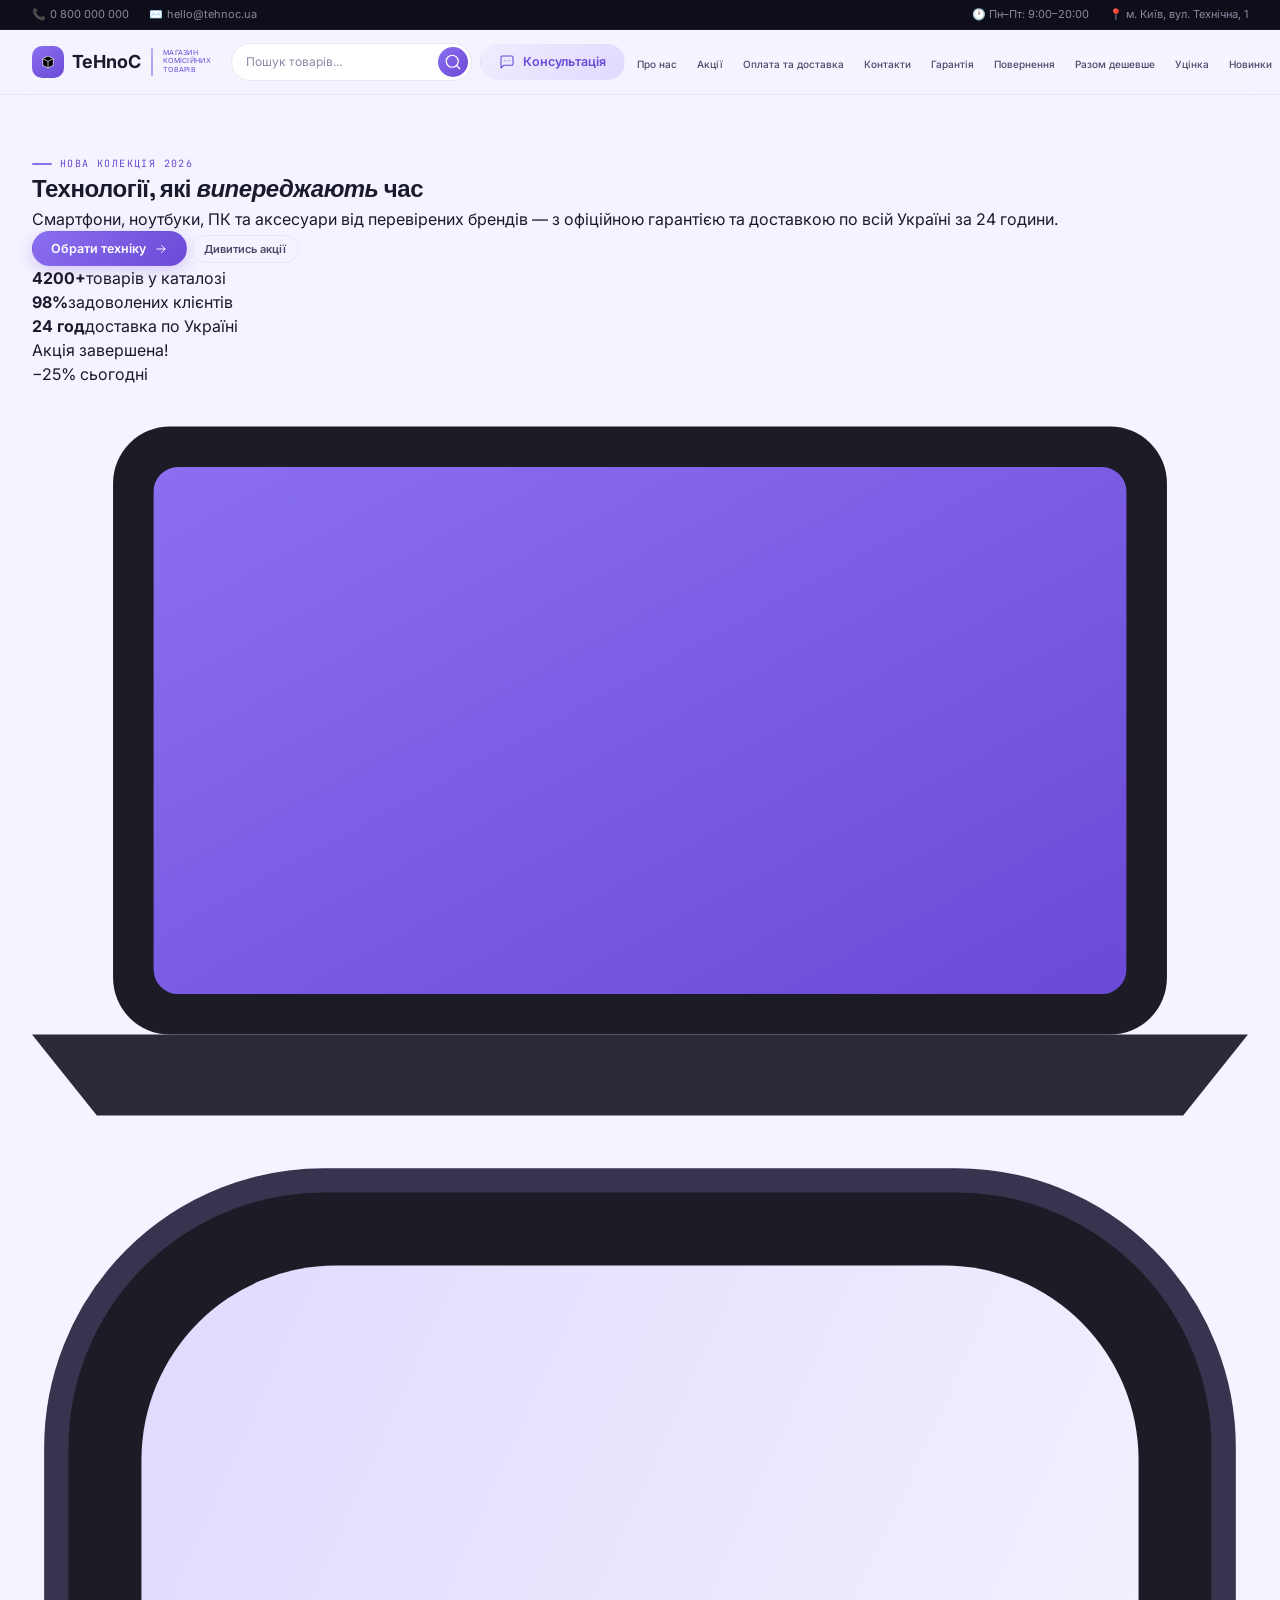
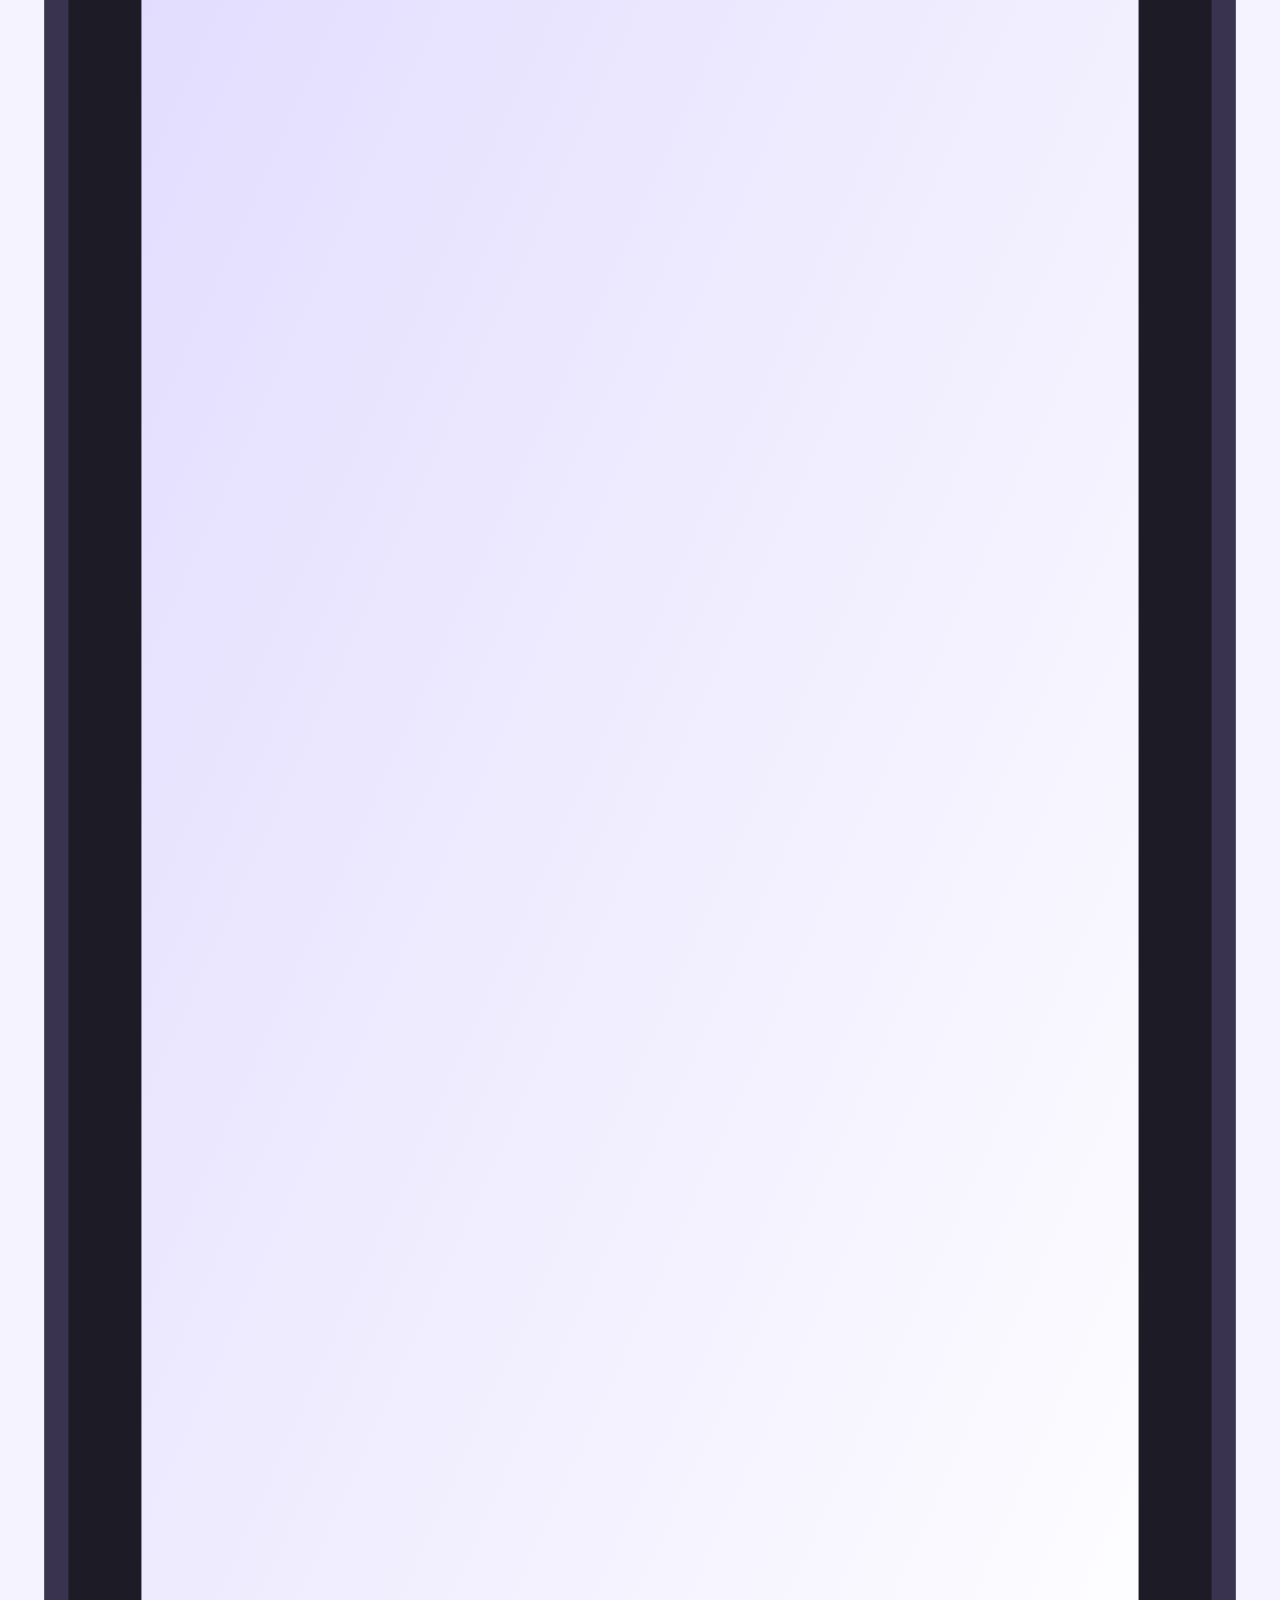
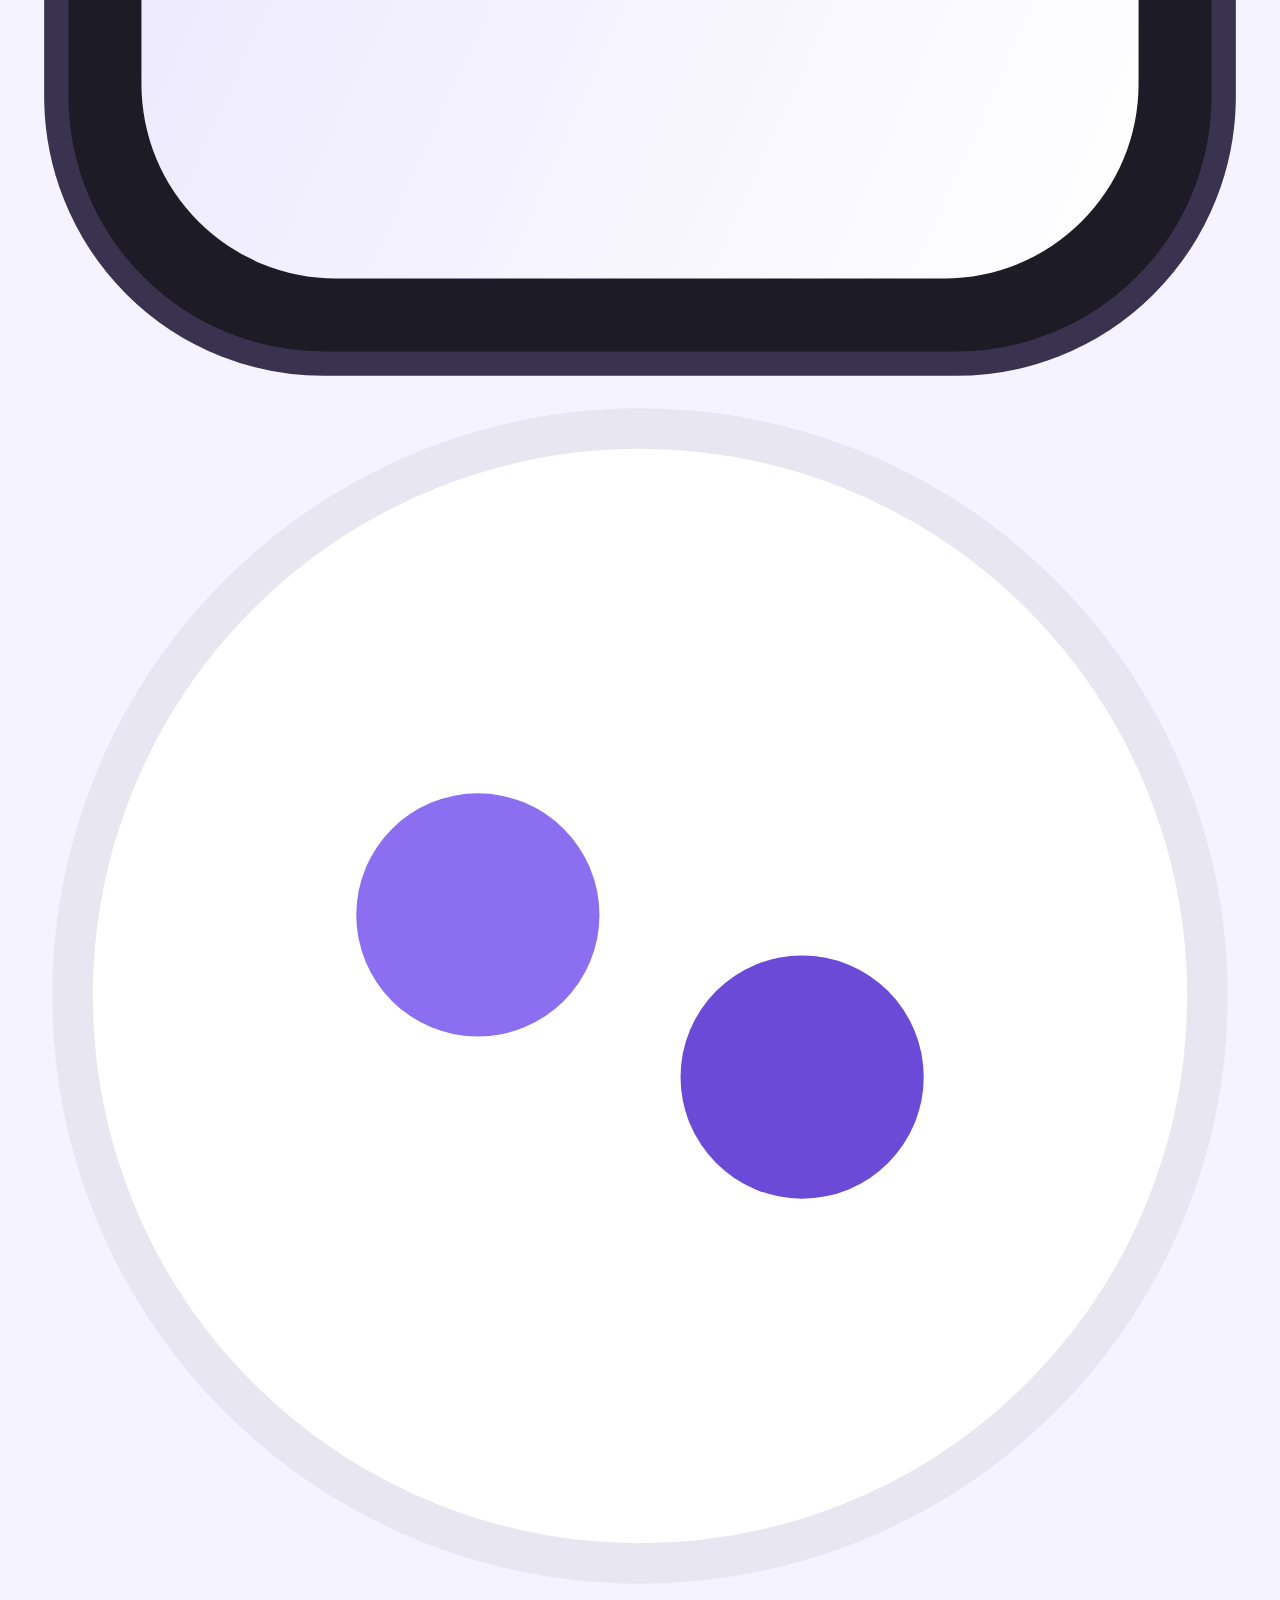
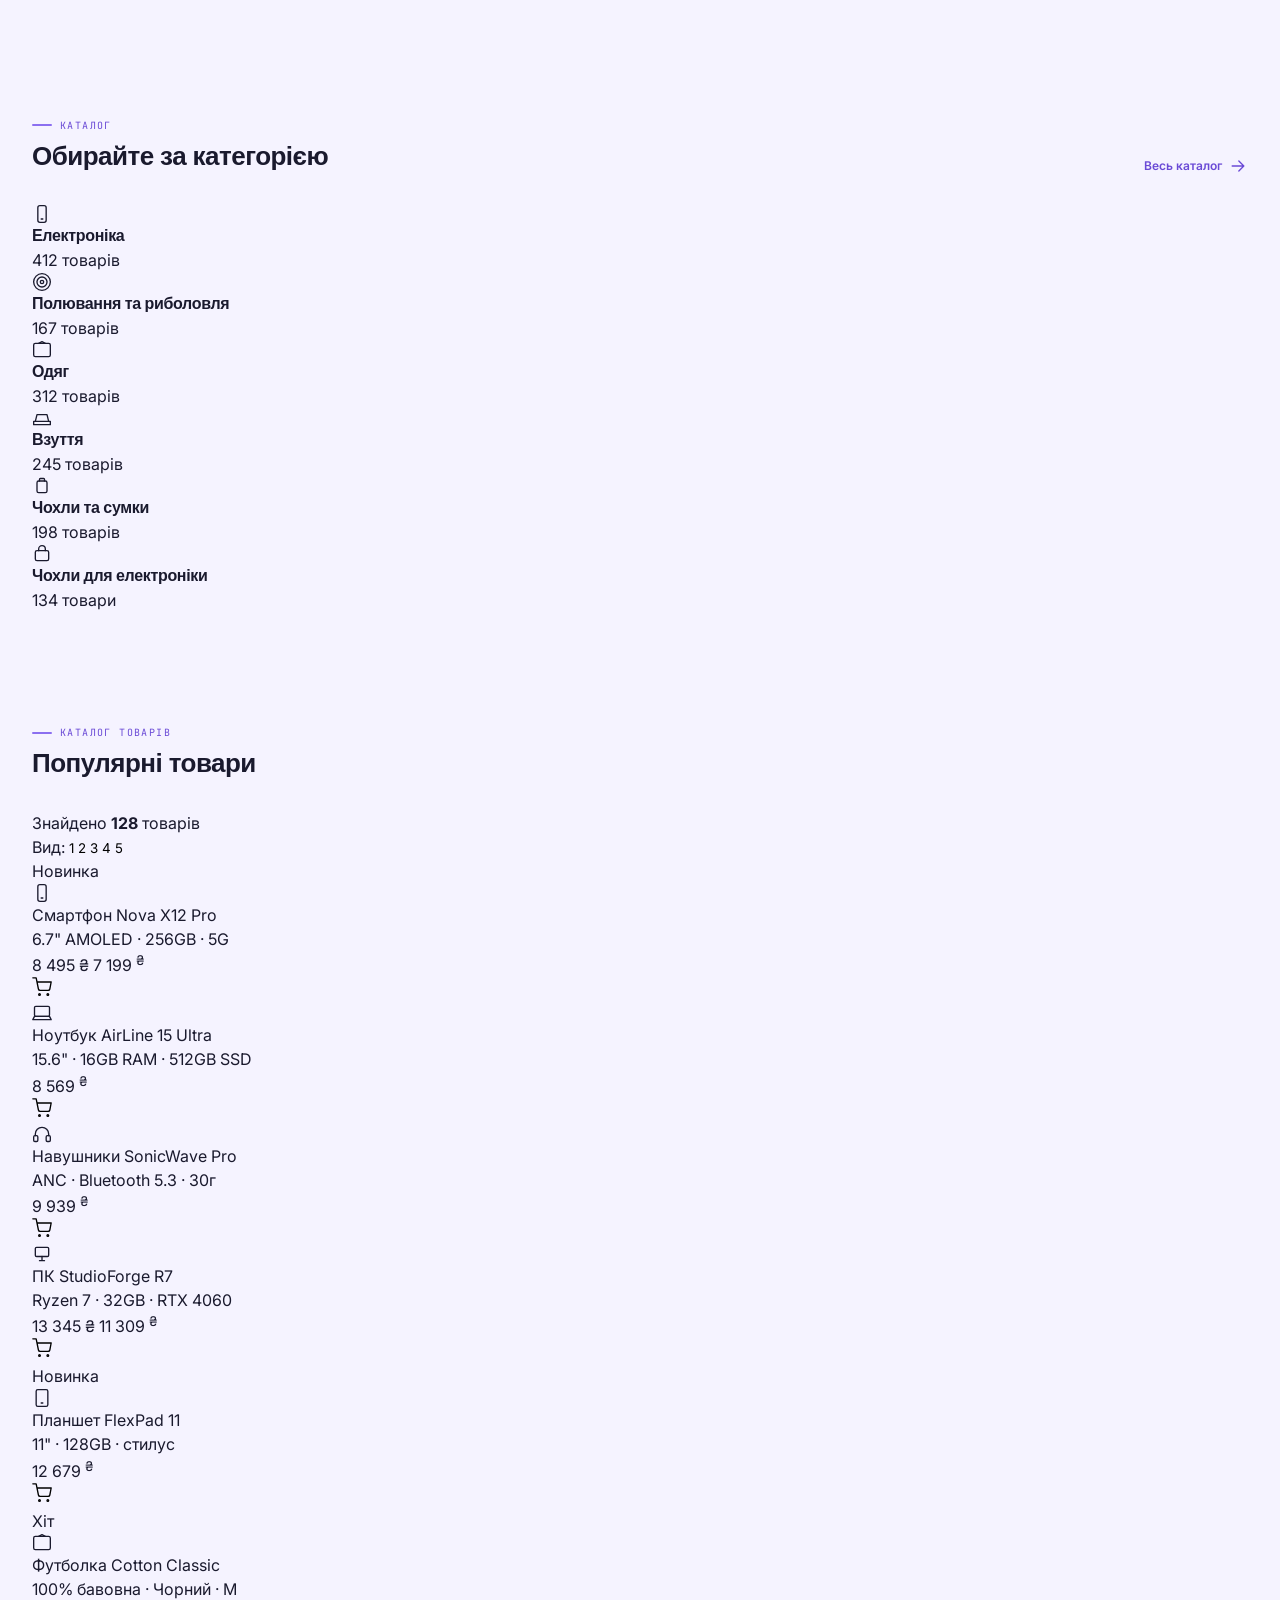
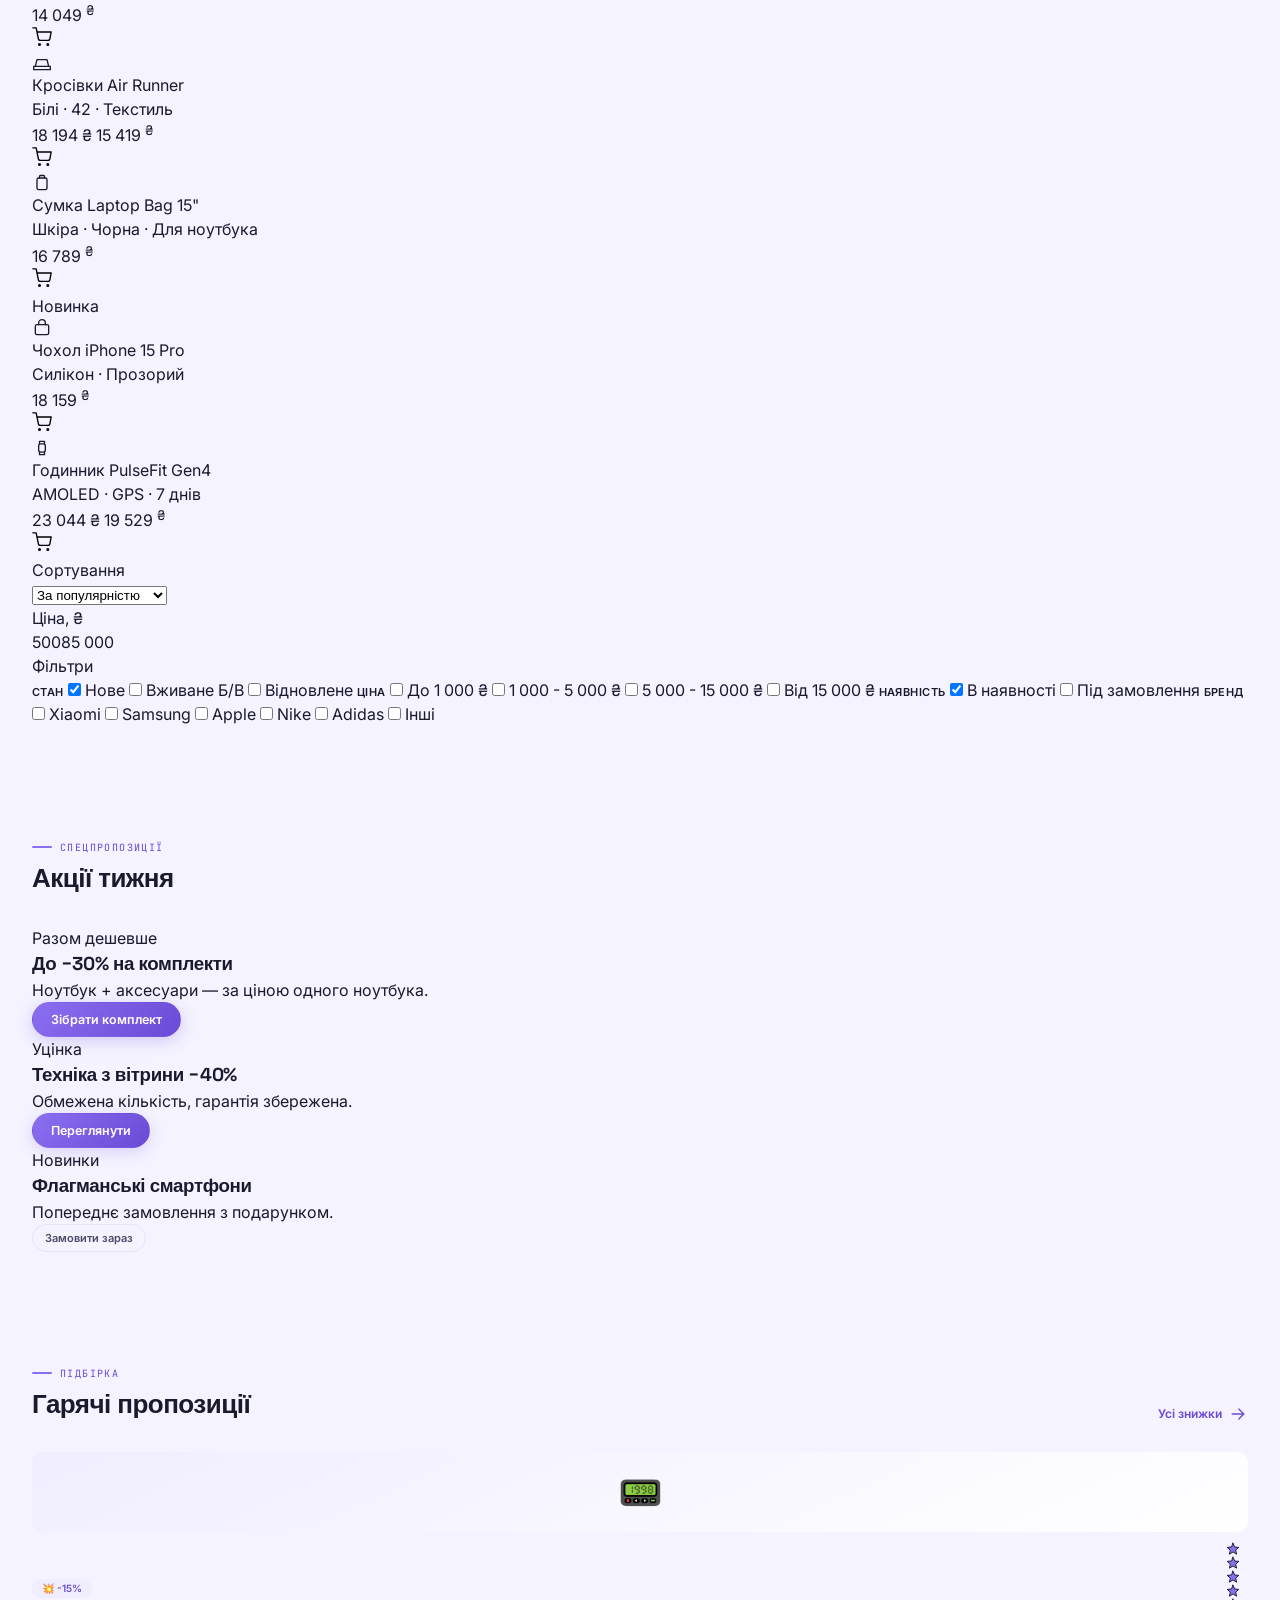
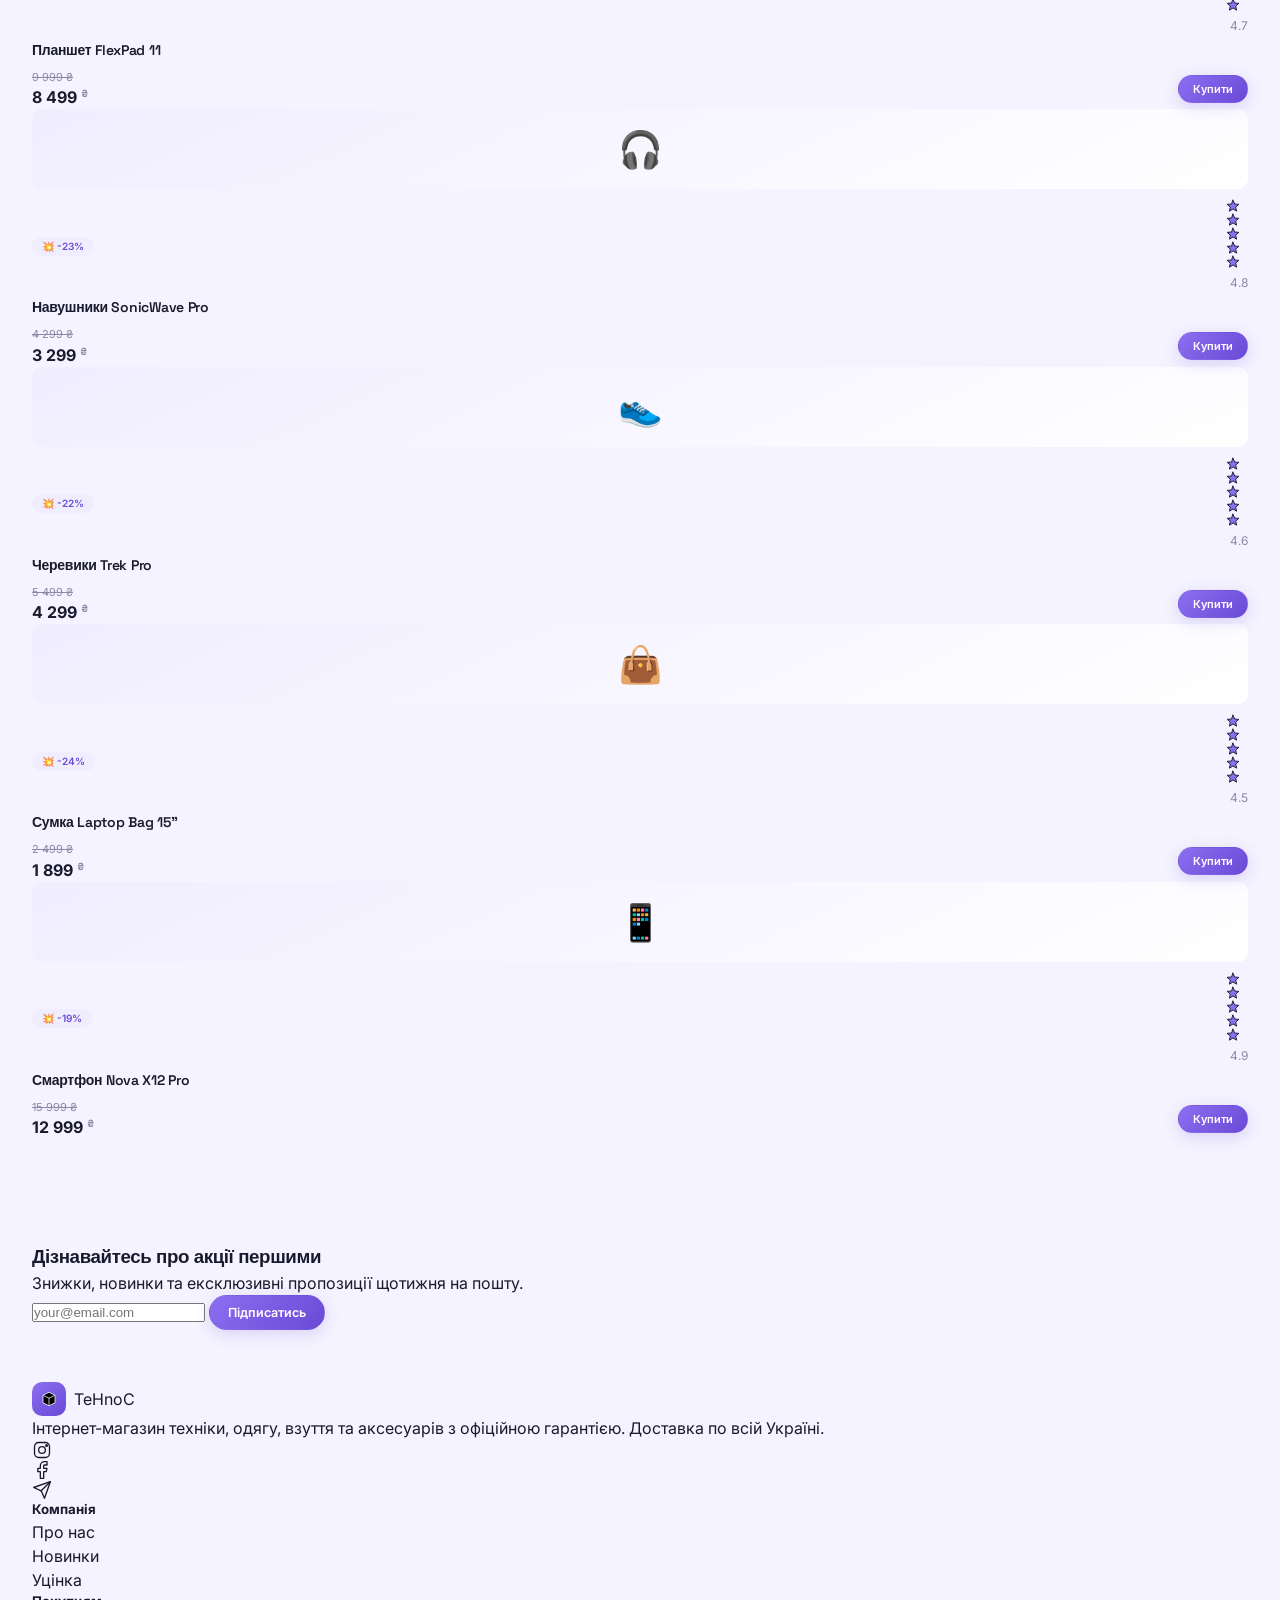
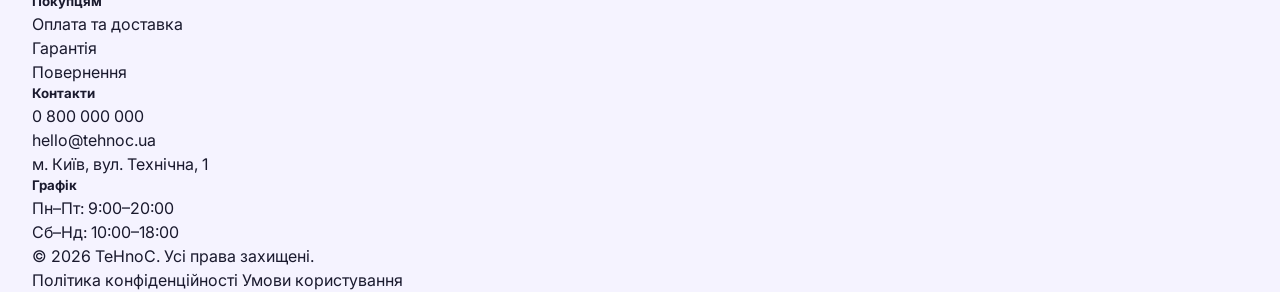
==== index.html @ 453d641a "Перший коміт: всі файли сайту" ====
<!DOCTYPE html>
<html lang="uk">
<head>
  <meta charset="UTF-8" />
  <meta name="viewport" content="width=device-width, initial-scale=1.0" />
  <title>TeHnoC — техніка, яка випереджає час</title>
  <link rel="preconnect" href="https://fonts.googleapis.com" />
  <link href="https://fonts.googleapis.com/css2?family=Space+Grotesk:wght@400;500;600;700&family=Inter:wght@400;500;600;700&family=JetBrains+Mono:wght@400;500&display=swap" rel="stylesheet" />
  <link rel="stylesheet" href="assets/css/main.css" />
  <link rel="stylesheet" href="assets/css/components.css" />
</head>
<body>

  <!-- ===== ТОП-ХЕДЕР ===== -->
  <div class="top-header">
    <div class="container top-header-inner">
      <div class="top-header-left">
        <span>📞 <a href="tel:+380800000000">0 800 000 000</a></span>
        <span>✉️ <a href="mailto:hello@tehnoc.ua">hello@tehnoc.ua</a></span>
      </div>
      <div class="top-header-right">
        <span>🕐 Пн–Пт: 9:00–20:00</span>
        <span>📍 м. Київ, вул. Технічна, 1</span>
      </div>
    </div>
  </div>

  <!-- ===== ОСНОВНИЙ ХЕДЕР ===== -->
  <header>
    <div class="container header-inner">
      <!-- ===== ЛОГОТИП ===== -->
      <div class="logo">
        <span class="logo-mark">
          <svg viewBox="0 0 24 24">
            <path d="M4 17V7l8-4 8 4v10l-8 4-8-4Z" />
            <path d="M4 7l8 4 8-4M12 11v10" />
          </svg>
        </span>
        <div class="logo-wrapper">
          <span class="logo-main">TeHnoC</span>
        </div>
        <div class="logo-divider"></div>
        <div class="logo-sub-wrapper">
          <span class="logo-sub">Магазин<br />Комісійних<br />Товарів</span>
        </div>
      </div>

      <!-- ===== ПОШУК + КОНСУЛЬТАЦІЯ ===== -->
      <div class="search-wrapper">
        <form class="search-form" onsubmit="return false;">
          <input type="text" class="search-input" placeholder="Пошук товарів..." />
          <button class="search-btn" aria-label="Пошук">
            <svg class="icon" viewBox="0 0 24 24" style="width:18px;height:18px;">
              <circle cx="11" cy="11" r="8"/>
              <path d="M21 21l-4.35-4.35"/>
            </svg>
          </button>
        </form>
        <button class="btn btn-consult">
          <svg class="icon" viewBox="0 0 24 24" style="width:16px;height:16px;">
            <path d="M21 15a2 2 0 0 1-2 2H7l-4 4V5a2 2 0 0 1 2-2h14a2 2 0 0 1 2 2z"/>
            <path d="M8 10h.01"/>
            <path d="M12 10h.01"/>
            <path d="M16 10h.01"/>
          </svg>
          Консультація
        </button>
      </div>

      <!-- ===== НАВІГАЦІЯ ===== -->
      <nav class="main-nav">
        <ul>
          <li><a href="#">Про нас</a></li>
          <li><a href="#promo">Акції</a></li>
          <li><a href="#">Оплата та доставка</a></li>
          <li><a href="#">Контакти</a></li>
          <li><a href="#">Гарантія</a></li>
          <li><a href="#">Повернення</a></li>
          <li><a href="#">Разом дешевше</a></li>
          <li><a href="#">Уцінка</a></li>
          <li><a href="#">Новинки</a></li>
        </ul>
      </nav>

      <!-- ===== ПРАВИЙ БЛОК ===== -->
      <div class="header-actions">
        <button class="btn btn-ghost">
          <svg class="icon" viewBox="0 0 24 24"><path d="M20 21a8 8 0 1 0-16 0" /><circle cx="12" cy="7" r="4" /></svg>
          Увійти
        </button>
        <button class="icon-btn" aria-label="Кошик">
          <svg class="icon" viewBox="0 0 24 24"><circle cx="9" cy="21" r="1" /><circle cx="19" cy="21" r="1" /><path d="M1 1h4l2.7 13.4a2 2 0 0 0 2 1.6h9.7a2 2 0 0 0 2-1.6L23 6H6" /></svg>
          <span class="cart-badge">3</span>
        </button>
      </div>
    </div>
  </header>

  <!-- ===== HERO ===== -->
  <section class="hero">
    <div class="container hero-grid">
      <div class="hero-copy">
        <div class="eyebrow">Нова колекція 2026</div>
        <h1>Технології, які <em>випереджають</em> час</h1>
        <p class="hero-sub">Смартфони, ноутбуки, ПК та аксесуари від перевірених брендів — з офіційною гарантією та доставкою по всій Україні за 24 години.</p>
        <div class="hero-ctas">
          <button class="btn btn-primary">Обрати техніку
            <svg class="icon" viewBox="0 0 24 24" style="width:14px;height:14px;stroke:#fff"><path d="M5 12h14M13 6l6 6-6 6" /></svg>
          </button>
          <button class="btn btn-ghost">Дивитись акції</button>
        </div>
        <div class="hero-stats">
          <div class="hero-stat"><b>4200+</b><span>товарів у каталозі</span></div>
          <div class="hero-stat"><b>98%</b><span>задоволених клієнтів</span></div>
          <div class="hero-stat"><b>24 год</b><span>доставка по Україні</span></div>
        </div>
      </div>
      <div class="hero-banner">
        <div class="hero-banner-card">
          <div class="floating-chip chip-1" id="timer">⏳ Завантаження...</div>
          <div class="floating-chip chip-2">−25% сьогодні</div>
          <div class="device-cluster">
            <svg class="device laptop" viewBox="0 0 300 190" fill="none">
              <rect x="20" y="10" width="260" height="150" rx="14" fill="#1d1b26" />
              <rect x="30" y="20" width="240" height="130" rx="6" fill="url(#scr)" />
              <defs><linearGradient id="scr" x1="0" y1="0" x2="1" y2="1"><stop offset="0" stop-color="#8b6ff0"/><stop offset="1" stop-color="#6a4ad6"/></linearGradient></defs>
              <path d="M0 160h300l-16 20H16Z" fill="#2c2a38" />
            </svg>
            <svg class="device phone" viewBox="0 0 100 200" fill="none">
              <rect x="2" y="2" width="96" height="196" rx="22" fill="#1d1b26" stroke="#3a3350" stroke-width="2" />
              <rect x="9" y="9" width="82" height="182" rx="16" fill="url(#scr2)" />
              <defs><linearGradient id="scr2" x1="0" y1="0" x2="1" y2="1"><stop offset="0" stop-color="#e0dafe"/><stop offset="1" stop-color="#fff"/></linearGradient></defs>
            </svg>
            <svg class="device buds" viewBox="0 0 60 60" fill="none">
              <circle cx="30" cy="30" r="28" fill="#fff" stroke="#e8e6f0" stroke-width="2" />
              <circle cx="22" cy="26" r="6" fill="#8b6ff0" />
              <circle cx="38" cy="34" r="6" fill="#6a4ad6" />
            </svg>
          </div>
        </div>
      </div>
    </div>
  </section>

  <!-- ===== CATEGORIES ===== -->
  <section>
    <div class="container">
      <div class="section-head">
        <div><div class="eyebrow">Каталог</div><h2>Обирайте за категорією</h2></div>
        <a class="see-all" href="#">Весь каталог <svg class="icon" viewBox="0 0 24 24"><path d="M5 12h14M13 6l6 6-6 6" /></svg></a>
      </div>
      <div class="cat-grid" id="catGrid"></div>
    </div>
  </section>

  <!-- ===== PRODUCTS ===== -->
  <section id="products">
    <div class="container">
      <div class="section-head">
        <div><div class="eyebrow">Каталог товарів</div><h2>Популярні товари</h2></div>
      </div>
      <div class="shop-layout">
        <div class="shop-main">
          <div class="toolbar">
            <div class="toolbar-left">Знайдено <b>128</b> товарів</div>
            <div class="view-switch">
              <span class="label">Вид:</span>
              <button class="view-btn" data-cols="1">1</button>
              <button class="view-btn" data-cols="2">2</button>
              <button class="view-btn" data-cols="3">3</button>
              <button class="view-btn" data-cols="4">4</button>
              <button class="view-btn active" data-cols="5">5</button>
            </div>
          </div>
          <div class="product-grid" data-cols="5" id="productGrid"></div>
        </div>
        <aside class="sidebar">
          <div class="side-block">
            <div class="side-title">Сортування</div>
            <select class="sort-select">
              <option>За популярністю</option>
              <option>Дешевші спочатку</option>
              <option>Дорожчі спочатку</option>
              <option>Новинки</option>
            </select>
          </div>
          <div class="side-block">
            <div class="side-title">Ціна, ₴</div>
            <div class="range-fake"></div>
            <div class="range-labels"><span>500</span><span>85 000</span></div>
          </div>
          <div class="side-block">
  <div class="side-title">Фільтри</div>
  <div class="filter-list">
    <!-- СТАН -->
    <label style="font-weight:600;color:var(--ink);margin-top:4px;pointer-events:none;font-size:11px;text-transform:uppercase;letter-spacing:0.04em;">Стан</label>
    <label><input type="checkbox" checked /> Нове</label>
    <label><input type="checkbox" /> Вживане Б/В</label>
    <label><input type="checkbox" /> Відновлене</label>

    <!-- ЦІНА -->
    <label style="font-weight:600;color:var(--ink);margin-top:8px;pointer-events:none;font-size:11px;text-transform:uppercase;letter-spacing:0.04em;">Ціна</label>
    <label><input type="checkbox" /> До 1 000 ₴</label>
    <label><input type="checkbox" /> 1 000 - 5 000 ₴</label>
    <label><input type="checkbox" /> 5 000 - 15 000 ₴</label>
    <label><input type="checkbox" /> Від 15 000 ₴</label>

    <!-- НАЯВНІСТЬ -->
    <label style="font-weight:600;color:var(--ink);margin-top:8px;pointer-events:none;font-size:11px;text-transform:uppercase;letter-spacing:0.04em;">Наявність</label>
    <label><input type="checkbox" checked /> В наявності</label>
    <label><input type="checkbox" /> Під замовлення</label>

    <!-- БРЕНД -->
    <label style="font-weight:600;color:var(--ink);margin-top:8px;pointer-events:none;font-size:11px;text-transform:uppercase;letter-spacing:0.04em;">Бренд</label>
    <label><input type="checkbox" /> Xiaomi</label>
    <label><input type="checkbox" /> Samsung</label>
    <label><input type="checkbox" /> Apple</label>
    <label><input type="checkbox" /> Nike</label>
    <label><input type="checkbox" /> Adidas</label>
    <label><input type="checkbox" /> Інші</label>
  </div>
</div>
        </aside>
      </div>
    </div>
  </section>

  <!-- ===== PROMO ===== -->
  <section id="promo">
    <div class="container">
      <div class="section-head">
        <div><div class="eyebrow">Спецпропозиції</div><h2>Акції тижня</h2></div>
      </div>
      <div class="promo-grid">
        <div class="promo p1">
          <div class="promo-orb"></div>
          <div>
            <div class="promo-eyebrow">Разом дешевше</div>
            <h3>До −30% на комплекти</h3>
            <p>Ноутбук + аксесуари — за ціною одного ноутбука.</p>
          </div>
          <button class="btn btn-primary">Зібрати комплект</button>
        </div>
        <div class="promo p2">
          <div class="promo-orb" style="background:radial-gradient(circle, rgba(255,255,255,0.08), transparent 70%);"></div>
          <div>
            <div class="promo-eyebrow">Уцінка</div>
            <h3>Техніка з вітрини −40%</h3>
            <p>Обмежена кількість, гарантія збережена.</p>
          </div>
          <button class="btn btn-lav">Переглянути</button>
        </div>
        <div class="promo p3">
          <div class="promo-orb"></div>
          <div>
            <div class="promo-eyebrow">Новинки</div>
            <h3>Флагманські смартфони</h3>
            <p>Попереднє замовлення з подарунком.</p>
          </div>
          <button class="btn btn-ghost">Замовити зараз</button>
        </div>
      </div>
    </div>
  </section>

  <!-- ===== PCS ===== -->
  <section>
    <div class="container">
      <div class="section-head">
        <div><div class="eyebrow">Підбірка</div><h2>Гарячі пропозиції</h2></div>
        <a class="see-all" href="#">Усі знижки <svg class="icon" viewBox="0 0 24 24"><path d="M5 12h14M13 6l6 6-6 6" /></svg></a>
      </div>
      <div class="pc-grid" id="pcGrid"></div>
    </div>
  </section>

  <!-- ===== NEWSLETTER ===== -->
  <section>
    <div class="container">
      <div class="strip">
        <div>
          <h3>Дізнавайтесь про акції першими</h3>
          <p>Знижки, новинки та ексклюзивні пропозиції щотижня на пошту.</p>
        </div>
        <form onsubmit="return false;">
          <input type="email" placeholder="your@email.com" required />
          <button class="btn btn-lav">Підписатись</button>
        </form>
      </div>
    </div>
  </section>

  <!-- ===== FOOTER ===== -->
  <footer>
    <div class="container">
      <div class="footer-grid">
        <div class="footer-brand">
          <div class="logo" style="display:flex;align-items:center;gap:8px;">
            <span class="logo-mark" style="width:34px;height:34px;border-radius:10px;background:linear-gradient(145deg,var(--lav-500),var(--lav-700));display:flex;align-items:center;justify-content:center;">
              <svg viewBox="0 0 24 24" style="width:18px;height:18px;stroke:#fff;">
                <path d="M4 17V7l8-4 8 4v10l-8 4-8-4Z" />
                <path d="M4 7l8 4 8-4M12 11v10" />
              </svg>
            </span>
            TeHnoC
          </div>
          <p>Інтернет-магазин техніки, одягу, взуття та аксесуарів з офіційною гарантією. Доставка по всій Україні.</p>
          <div class="social-row">
            <a href="#" aria-label="Instagram"><svg class="icon" viewBox="0 0 24 24"><rect x="3" y="3" width="18" height="18" rx="5" /><circle cx="12" cy="12" r="4" /><circle cx="17.5" cy="6.5" r="1" /></svg></a>
            <a href="#" aria-label="Facebook"><svg class="icon" viewBox="0 0 24 24"><path d="M18 2h-3a5 5 0 0 0-5 5v3H7v4h3v8h4v-8h3l1-4h-4V7a1 1 0 0 1 1-1h3Z" /></svg></a>
            <a href="#" aria-label="Telegram"><svg class="icon" viewBox="0 0 24 24"><path d="M22 2 11 13" /><path d="M22 2 15 22l-4-9-9-4Z" /></svg></a>
          </div>
        </div>
        <div class="foot-col">
          <h5>Компанія</h5>
          <ul><li><a href="#">Про нас</a></li><li><a href="#">Новинки</a></li><li><a href="#">Уцінка</a></li></ul>
        </div>
        <div class="foot-col">
          <h5>Покупцям</h5>
          <ul><li><a href="#">Оплата та доставка</a></li><li><a href="#">Гарантія</a></li><li><a href="#">Повернення</a></li></ul>
        </div>
        <div class="foot-col">
          <h5>Контакти</h5>
          <ul><li><a href="tel:+380800000000">0 800 000 000</a></li><li><a href="mailto:hello@tehnoc.ua">hello@tehnoc.ua</a></li><li><a href="#">м. Київ, вул. Технічна, 1</a></li></ul>
        </div>
        <div class="foot-col">
          <h5>Графік</h5>
          <ul><li><a href="#">Пн–Пт: 9:00–20:00</a></li><li><a href="#">Сб–Нд: 10:00–18:00</a></li></ul>
        </div>
      </div>
      <div class="foot-bottom">
        <span>© 2026 TeHnoC. Усі права захищені.</span>
        <div class="legal">
          <a href="#">Політика конфіденційності</a>
          <a href="#">Умови користування</a>
        </div>
      </div>
    </div>
  </footer>

  <script>
    // ===== ТАЙМЕР =====
    const deadline = new Date(2026, 6, 31, 23, 59);

    function updateTimer() {
      const now = new Date();
      const diff = deadline - now;
      if (diff <= 0) {
        document.getElementById('timer').textContent = 'Акція завершена!';
        return;
      }
      const d = Math.floor(diff / (1000*60*60*24));
      const h = Math.floor((diff % (1000*60*60*24)) / (1000*60*60));
      const m = Math.floor((diff % (1000*60*60)) / (1000*60));
      const s = Math.floor((diff % (1000*60)) / 1000);
      document.getElementById('timer').innerHTML = `
        <div style="display:flex;flex-direction:column;align-items:center;gap:2px;">
          <span style="font-size:9px;color:var(--gray);text-transform:uppercase;letter-spacing:0.06em;font-weight:400;">До кінця акції залишилось</span>
          <span style="font-family:'JetBrains Mono',monospace;font-size:14px;font-weight:700;color:var(--lav-700);">
            ${String(d).padStart(2, '0')}д ${String(h).padStart(2, '0')}год ${String(m).padStart(2, '0')}хв ${String(s).padStart(2, '0')}с
          </span>
        </div>
      `;
    }
    updateTimer();
    setInterval(updateTimer, 1000);

    // ===== ІКОНКИ, ДАНІ, РЕНДЕРИНГ =====
    const ICONS = {
      phone: '<rect x="7" y="2" width="10" height="20" rx="2.5"/><path d="M11 18h2"/>',
      laptop: '<rect x="3" y="4" width="18" height="12" rx="1.5"/><path d="M1 20h22l-2-4H3Z"/>',
      desktop: '<rect x="4" y="4" width="16" height="11" rx="1.5"/><path d="M9 20h6M12 15v5"/>',
      headphones: '<path d="M4 14v-2a8 8 0 0 1 16 0v2"/><rect x="2" y="14" width="5" height="7" rx="1.5"/><rect x="17" y="14" width="5" height="7" rx="1.5"/>',
      tablet: '<rect x="5" y="2" width="14" height="20" rx="2"/><path d="M11 18h2"/>',
      watch: '<rect x="8" y="7" width="8" height="10" rx="2.5"/><path d="M9 7V4h6v3M9 17v3h6v-3"/>',
      speaker: '<rect x="6" y="2" width="12" height="20" rx="2.5"/><circle cx="12" cy="8" r="2"/><circle cx="12" cy="16" r="3.5"/>',
      home: '<path d="M4 11 12 4l8 7"/><path d="M6 10v10h12V10"/><rect x="10" y="14" width="4" height="6"/>',
      cart: '<circle cx="9" cy="21" r="1"/><circle cx="19" cy="21" r="1"/><path d="M1 1h4l2.7 13.4a2 2 0 0 0 2 1.6h9.7a2 2 0 0 0 2-1.6L23 6H6"/>',
      star: '<path d="M12 2l2.9 6.6 7.1.6-5.4 4.7 1.6 7-6.2-3.8-6.2 3.8 1.6-7L2 9.2l7.1-.6Z"/>',
      shirt: '<rect x="2" y="4" width="20" height="16" rx="2"/><path d="M8 4l4-2 4 2"/>',
      shoe: '<path d="M4 16l2-8h12l2 8"/><path d="M2 16h20v4H2z"/>',
      target: '<circle cx="12" cy="12" r="10"/><circle cx="12" cy="12" r="6"/><circle cx="12" cy="12" r="2"/>',
      bag: '<rect x="6" y="6" width="12" height="14" rx="2"/><path d="M9 6V4a1 1 0 0 1 1-1h4a1 1 0 0 1 1 1v2"/>',
      case: '<rect x="4" y="8" width="16" height="12" rx="2"/><path d="M8 8V6a4 4 0 0 1 8 0v2"/>',
    };

    function icon(name, extra = '') {
      return `<svg class="icon" viewBox="0 0 24 24" ${extra}>${ICONS[name]}</svg>`;
    }

    function money(n) {
      return n.toLocaleString('uk-UA');
    }

    const categories = [
      { icon: 'phone', name: 'Електроніка', count: '412 товарів' },
      { icon: 'target', name: 'Полювання та риболовля', count: '167 товарів' },
      { icon: 'shirt', name: 'Одяг', count: '312 товарів' },
      { icon: 'shoe', name: 'Взуття', count: '245 товарів' },
      { icon: 'bag', name: 'Чохли та сумки', count: '198 товарів' },
      { icon: 'case', name: 'Чохли для електроніки', count: '134 товари' },
    ];

    const products = [
      ['phone', 'Смартфон Nova X12 Pro', '6.7" AMOLED · 256GB · 5G'],
      ['laptop', 'Ноутбук AirLine 15 Ultra', '15.6" · 16GB RAM · 512GB SSD'],
      ['headphones', 'Навушники SonicWave Pro', 'ANC · Bluetooth 5.3 · 30г'],
      ['desktop', 'ПК StudioForge R7', 'Ryzen 7 · 32GB · RTX 4060'],
      ['tablet', 'Планшет FlexPad 11', '11" · 128GB · стилус'],
      ['shirt', 'Футболка Cotton Classic', '100% бавовна · Чорний · M'],
      ['shoe', 'Кросівки Air Runner', 'Білі · 42 · Текстиль'],
      ['bag', 'Сумка Laptop Bag 15"', 'Шкіра · Чорна · Для ноутбука'],
      ['case', 'Чохол iPhone 15 Pro', 'Силікон · Прозорий'],
      ['watch', 'Годинник PulseFit Gen4', 'AMOLED · GPS · 7 днів'],
    ];

    const pcs = [
      { name: 'Планшет FlexPad 11', category: '📟', rating: 4.7, price: 8499, oldPrice: 9999, tag: '💥 -15%' },
      { name: 'Навушники SonicWave Pro', category: '🎧', rating: 4.8, price: 3299, oldPrice: 4299, tag: '💥 -23%' },
      { name: 'Черевики Trek Pro', category: '👟', rating: 4.6, price: 4299, oldPrice: 5499, tag: '💥 -22%' },
      { name: 'Сумка Laptop Bag 15"', category: '👜', rating: 4.5, price: 1899, oldPrice: 2499, tag: '💥 -24%' },
      { name: 'Смартфон Nova X12 Pro', category: '📱', rating: 4.9, price: 12999, oldPrice: 15999, tag: '💥 -19%' },
    ];

    function renderCategories() {
      const el = document.getElementById('catGrid');
      if (!el) return;
      el.innerHTML = categories.map(c => `
        <a class="cat-card" href="#products">
          <div class="cat-icon">${icon(c.icon)}</div>
          <div><h4>${c.name}</h4><span>${c.count}</span></div>
        </a>
      `).join('');
    }

    function renderProducts() {
      const el = document.getElementById('productGrid');
      if (!el) return;
      el.innerHTML = products.map((p, i) => {
        const price = 4200 + (i * 1370 % 38000) + 2999;
        const old = i % 3 === 0 ? price + Math.round(price * 0.18) : null;
        const tag = i % 4 === 0 ? '<span class="p-tag new">Новинка</span>' :
          i % 5 === 0 ? '<span class="p-tag">Хіт</span>' : '';
        return `
          <div class="p-card">
            <div class="p-thumb">
              ${tag}
              ${icon(p[0])}
            </div>
            <div class="p-name">${p[1]}</div>
            <div class="p-specs">${p[2]}</div>
            <div class="p-bottom">
              <div>
                ${old ? `<span class="p-old">${money(old)} ₴</span>` : ''}
                <span class="p-price">${money(price)} <sup>₴</sup></span>
              </div>
              <button class="buy-btn" aria-label="Купити">${icon('cart')}</button>
            </div>
          </div>
        `;
      }).join('');
    }

    function renderPCs() {
      const el = document.getElementById('pcGrid');
      if (!el) return;
      el.innerHTML = pcs.map(p => {
        const hasOldPrice = p.oldPrice && p.oldPrice > 0;
        return `
          <div class="pc-card">
            <div class="pc-thumb" style="font-size:36px;display:flex;align-items:center;justify-content:center;height:80px;background:linear-gradient(155deg,var(--lav-50),#fff);border-radius:10px;margin-bottom:10px;">${p.category}</div>
            <div style="display:flex;justify-content:space-between;align-items:center;margin-bottom:4px;">
              <span style="font-size:10px;background:var(--lav-50);color:var(--lav-700);padding:2px 10px;border-radius:100px;font-weight:600;">${p.tag}</span>
              <div class="rating">
                ${Array.from({ length: 5 }).map((_, i) =>
                  icon('star', `style="fill:${i < Math.round(p.rating) ? 'var(--lav-500)' : 'var(--gray-line)'};width:14px;height:14px;"`)
                ).join('')}
                <span style="font-size:12px;color:var(--gray);margin-left:4px;">${p.rating}</span>
              </div>
            </div>
            <h4 style="font-size:14px;font-weight:600;margin-bottom:4px;">${p.name}</h4>
            <div class="pc-foot" style="display:flex;align-items:center;justify-content:space-between;margin-top:8px;">
              <div>
                ${hasOldPrice ? `<span style="font-size:11px;color:var(--gray);text-decoration:line-through;display:block;">${money(p.oldPrice)} ₴</span>` : ''}
                <span class="p-price" style="font-size:16px;font-weight:700;color:var(--ink);">${money(p.price)} <sup style="font-size:10px;color:var(--gray);">₴</sup></span>
              </div>
              <button class="btn btn-lav" style="padding:6px 14px;font-size:11px;border-radius:100px;">Купити</button>
            </div>
          </div>
        `;
      }).join('');
    }

    function initViewSwitch() {
      const grid = document.getElementById('productGrid');
      if (!grid) return;
      document.querySelectorAll('.view-btn').forEach(btn => {
        btn.addEventListener('click', () => {
          const cols = btn.dataset.cols;
          grid.setAttribute('data-cols', cols);
          document.querySelectorAll('.view-btn').forEach(b =>
            b.classList.toggle('active', b.dataset.cols === cols)
          );
        });
      });
    }

    document.addEventListener('DOMContentLoaded', () => {
      renderCategories();
      renderProducts();
      renderPCs();
      initViewSwitch();
    });
  </script>

</body>
</html>
---- assets/css/main.css ----
/* ========== ГЛОБАЛЬНІ СТИЛІ ========== */
* {
  margin: 0;
  padding: 0;
  box-sizing: border-box;
}

:root {
  --ink: #1a1a2e;
  --ink-soft: #4a4a6a;
  --gray: #8a8aa8;
  --gray-line: #e8e6f0;
  --bg: #f5f3ff;
  --bg-card: #ffffff;
  --white: #ffffff;
  --lav-50: #f0edff;
  --lav-100: #e0dafe;
  --lav-300: #b8a6f5;
  --lav-500: #8b6ff0;
  --lav-600: #7a5ae8;
  --lav-700: #6a4ad6;
  --lav-800: #5a3ac4;
  --ok: #3fbf87;
  --shadow-sm: 0 2px 8px rgba(106, 74, 214, 0.06);
  --shadow-md: 0 8px 28px rgba(106, 74, 214, 0.10);
  --shadow-lg: 0 20px 56px rgba(106, 74, 214, 0.16);
  --radius: 16px;
  --radius-sm: 10px;
  --maxw: 1320px;
}

html {
  scroll-behavior: smooth;
}

body {
  margin: 0;
  background: var(--bg);
  color: var(--ink);
  font-family: 'Inter', sans-serif;
  -webkit-font-smoothing: antialiased;
  line-height: 1.5;
}

a {
  color: inherit;
  text-decoration: none;
}

button {
  font-family: inherit;
  cursor: pointer;
  border: none;
  background: none;
}

ul {
  list-style: none;
  padding: 0;
  margin: 0;
}

img,
svg {
  display: block;
}

h1,
h2,
h3,
h4 {
  font-family: 'Space Grotesk', sans-serif;
  letter-spacing: -0.02em;
  margin: 0;
}

.container {
  max-width: var(--maxw);
  margin: 0 auto;
  padding: 0 32px;
}

/* ========== EYEBROW ========== */
.eyebrow {
  font-family: 'JetBrains Mono', monospace;
  font-size: 10px;
  letter-spacing: 0.14em;
  text-transform: uppercase;
  color: var(--lav-700);
  display: inline-flex;
  align-items: center;
  gap: 8px;
}
.eyebrow::before {
  content: "";
  width: 20px;
  height: 2px;
  background: var(--lav-500);
  border-radius: 4px;
}

/* ========== ICON ========== */
.icon {
  width: 20px;
  height: 20px;
  stroke: currentColor;
  stroke-width: 1.6;
  fill: none;
  stroke-linecap: round;
  stroke-linejoin: round;
  flex-shrink: 0;
}

/* ========== SECTIONS ========== */
section {
  padding: 52px 0;
}

.section-head {
  display: flex;
  align-items: flex-end;
  justify-content: space-between;
  margin-bottom: 28px;
}

.section-head h2 {
  font-size: 26px;
  font-weight: 600;
  margin-top: 4px;
}

.see-all {
  font-size: 12px;
  font-weight: 600;
  color: var(--lav-700);
  display: flex;
  align-items: center;
  gap: 6px;
  transition: all 0.2s;
}

.see-all:hover {
  color: var(--lav-800);
  gap: 10px;
}

/* ========== RESPONSIVE ========== */
@media (max-width: 1200px) {
  .container {
    padding: 0 24px;
  }
}

@media (max-width: 1024px) {
  nav.main-nav {
    display: none;
  }
}

@media (max-width: 600px) {
  .container {
    padding: 0 14px;
  }
}
---- assets/css/components.css ----
/* ========== КОМПОНЕНТИ ========== */

/* ========== ТОП-ХЕДЕР ========== */
.top-header {
  background: #0e0d1a;
  color: #8a89a0;
  font-size: 11px;
  padding: 6px 0;
  border-bottom: 1px solid rgba(255, 255, 255, 0.05);
}

.top-header-inner {
  display: flex;
  align-items: center;
  justify-content: space-between;
  max-width: 1320px;
  margin: 0 auto;
  padding: 0 32px;
}

.top-header-left,
.top-header-right {
  display: flex;
  align-items: center;
  gap: 20px;
}

.top-header a {
  color: #8a89a0;
  text-decoration: none;
  transition: color 0.2s;
}

.top-header a:hover {
  color: #ffffff;
}

.top-header span {
  display: flex;
  align-items: center;
  gap: 4px;
}

/* ========== ОСНОВНИЙ ХЕДЕР ========== */
header {
  position: sticky;
  top: 0;
  z-index: 100;
  background: rgba(245, 243, 255, 0.92);
  backdrop-filter: blur(16px);
  border-bottom: 1px solid #e8e6f0;
}

.header-inner {
  display: flex;
  align-items: center;
  justify-content: space-between;
  height: 64px;
  gap: 8px;
  max-width: 1320px;
  margin: 0 auto;
  padding: 0 32px;
}

/* ========== ЛОГОТИП ========== */
.logo {
  display: flex;
  align-items: center;
  gap: 8px;
  flex-shrink: 0;
}

.logo-mark {
  width: 32px;
  height: 32px;
  border-radius: 10px;
  background: linear-gradient(145deg, #8b6ff0, #6a4ad6);
  display: flex;
  align-items: center;
  justify-content: center;
  flex-shrink: 0;
}

.logo-mark svg {
  width: 16px;
  height: 16px;
  stroke: #fff;
}

.logo-wrapper {
  display: flex;
  flex-direction: column;
  line-height: 1.1;
}

.logo-main {
  font-size: 18px;
  font-weight: 700;
  color: #1a1a2e;
  line-height: 1.1;
}

.logo-divider {
  width: 2px;
  height: 28px;
  background: #b8a6f5;
  border-radius: 4px;
  margin: 0 2px;
  flex-shrink: 0;
}

.logo-sub-wrapper {
  display: flex;
  flex-direction: column;
  line-height: 1.15;
  justify-content: center;
}

.logo-sub {
  font-size: 7px;
  font-weight: 400;
  color: #6a4ad6;
  letter-spacing: 0.04em;
  text-transform: uppercase;
  line-height: 1.15;
  white-space: nowrap;
}

/* ========== ПОШУК ========== */
.search-wrapper {
  display: flex;
  align-items: center;
  gap: 8px;
  flex: 1;
  max-width: 380px;
  margin: 0 12px;
}

.search-form {
  display: flex;
  align-items: center;
  flex: 1;
  background: #ffffff;
  border: 1px solid #e8e6f0;
  border-radius: 100px;
  padding: 3px 3px 3px 14px;
  transition: all 0.3s ease;
}

.search-form:focus-within {
  border-color: #8b6ff0;
  box-shadow: 0 0 0 3px rgba(139, 111, 240, 0.1);
}

.search-input {
  flex: 1;
  border: none;
  outline: none;
  background: transparent;
  font-size: 12px;
  color: #1a1a2e;
  padding: 6px 0;
  font-family: 'Inter', sans-serif;
  min-width: 80px;
}

.search-input::placeholder {
  color: #8a8aa8;
}

.search-btn {
  width: 30px;
  height: 30px;
  border-radius: 100px;
  background: linear-gradient(135deg, #8b6ff0, #6a4ad6);
  color: #fff;
  display: flex;
  align-items: center;
  justify-content: center;
  border: none;
  cursor: pointer;
  transition: all 0.3s ease;
  flex-shrink: 0;
}

.search-btn:hover {
  transform: scale(1.05);
  box-shadow: 0 4px 16px rgba(106, 74, 214, 0.3);
}

/* ========== КНОПКА КОНСУЛЬТАЦІЯ ========== */
.btn-consult {
  background: linear-gradient(135deg, #f0edff, #e0dafe);
  color: #6a4ad6;
  border: 1px solid #e0dafe;
  padding: 6px 14px;
  border-radius: 100px;
  font-weight: 600;
  font-size: 11px;
  display: inline-flex;
  align-items: center;
  gap: 4px;
  white-space: nowrap;
  transition: all 0.3s ease;
}

.btn-consult:hover {
  background: linear-gradient(135deg, #8b6ff0, #6a4ad6);
  color: #fff;
  border-color: #8b6ff0;
  box-shadow: 0 4px 16px rgba(106, 74, 214, 0.25);
  transform: translateY(-2px);
}

/* ========== НАВІГАЦІЯ ========== */
nav.main-nav {
  display: flex;
  align-items: center;
}

nav.main-nav ul {
  display: flex;
  align-items: center;
  gap: 8px;
  padding: 0;
  margin: 0;
  list-style: none;
}

nav.main-nav a {
  font-size: 10px;
  font-weight: 500;
  color: #4a4a6a;
  padding: 4px 6px;
  position: relative;
  transition: color 0.2s;
  white-space: nowrap;
}

nav.main-nav a::after {
  content: "";
  position: absolute;
  left: 0;
  bottom: 0;
  width: 100%;
  height: 2px;
  background: #8b6ff0;
  transform: scaleX(0);
  transform-origin: left;
  transition: transform 0.3s ease;
  border-radius: 4px;
}

nav.main-nav a:hover {
  color: #1a1a2e;
}

nav.main-nav a:hover::after {
  transform: scaleX(1);
}

/* ========== ПРАВИЙ БЛОК ========== */
.header-actions {
  display: flex;
  align-items: center;
  gap: 6px;
  flex-shrink: 0;
}

.btn {
  display: inline-flex;
  align-items: center;
  gap: 8px;
  padding: 9px 18px;
  border-radius: 100px;
  font-weight: 600;
  font-size: 12.5px;
  transition: all 0.25s ease;
  border: 1px solid transparent;
}

.btn-ghost {
  background: transparent;
  color: #4a4a6a;
  border: 1px solid #e8e6f0;
  padding: 6px 12px;
  border-radius: 100px;
  font-weight: 600;
  font-size: 11px;
  display: inline-flex;
  align-items: center;
  gap: 4px;
  transition: all 0.25s ease;
}

.btn-ghost:hover {
  border-color: #8b6ff0;
  color: #6a4ad6;
  background: #f0edff;
}

.btn-ghost .icon {
  width: 14px;
  height: 14px;
}

.btn-primary {
  background: linear-gradient(135deg, #8b6ff0, #6a4ad6);
  color: #fff;
  box-shadow: 0 4px 16px rgba(106, 74, 214, 0.25);
}

.btn-primary:hover {
  transform: translateY(-2px);
  box-shadow: 0 8px 28px rgba(106, 74, 214, 0.35);
}

.btn-lav {
  background: linear-gradient(135deg, #8b6ff0, #6a4ad6);
  color: #fff;
  box-shadow: 0 4px 16px rgba(106, 74, 214, 0.2);
}

.btn-lav:hover {
  transform: translateY(-2px);
  box-shadow: 0 8px 28px rgba(106, 74, 214, 0.3);
}

.icon-btn {
  width: 32px;
  height: 32px;
  border-radius: 100px;
  border: 1px solid #e8e6f0;
  background: #ffffff;
  display: flex;
  align-items: center;
  justify-content: center;
  position: relative;
  transition: all 0.25s;
  color: #4a4a6a;
}

.icon-btn:hover {
  border-color: #8b6ff0;
  background: #f0edff;
  color: #6a4ad6;
}

.icon-btn .icon {
  width: 16px;
  height: 16px;
}

.cart-badge {
  position: absolute;
  top: -4px;
  right: -4px;
  background: linear-gradient(135deg, #8b6ff0, #6a4ad6);
  color: #fff;
  font-size: 9px;
  font-weight: 700;
  width: 16px;
  height: 16px;
  border-radius: 50%;
  display: flex;
  align-items: center;
  justify-content: center;
  border: 2px solid #ffffff;
}

/* ========== БУРГЕР-МЕНЮ ========== */
.burger-btn {
  display: none;
  flex-direction: column;
  gap: 4px;
  background: none;
  border: none;
  cursor: pointer;
  padding: 4px;
  z-index: 101;
}

.burger-btn span {
  display: block;
  width: 24px;
  height: 2px;
  background: #1a1a2e;
  border-radius: 4px;
  transition: all 0.3s ease;
}

.burger-btn.active span:nth-child(1) {
  transform: rotate(45deg) translate(4px, 4px);
}

.burger-btn.active span:nth-child(2) {
  opacity: 0;
}

.burger-btn.active span:nth-child(3) {
  transform: rotate(-45deg) translate(4px, -4px);
}

/* ========== АДАПТИВНІСТЬ ========== */

/* Планшети (до 1024px) */
@media (max-width: 1024px) {
  .header-inner {
    height: 56px;
    padding: 0 16px;
    gap: 4px;
  }

  .search-wrapper {
    max-width: 200px;
    margin: 0 6px;
  }

  .search-input {
    font-size: 11px;
    min-width: 50px;
  }

  .search-btn {
    width: 26px;
    height: 26px;
  }

  .btn-consult {
    padding: 4px 10px;
    font-size: 10px;
  }

  .btn-consult span {
    display: none;
  }

  nav.main-nav ul {
    gap: 4px;
  }

  nav.main-nav a {
    font-size: 9px;
    padding: 3px 4px;
  }

  .btn-ghost {
    padding: 4px 8px;
    font-size: 10px;
  }

  .icon-btn {
    width: 28px;
    height: 28px;
  }

  .icon-btn .icon {
    width: 14px;
    height: 14px;
  }

  .cart-badge {
    width: 14px;
    height: 14px;
    font-size: 8px;
  }

  .top-header {
    font-size: 9px;
    padding: 4px 0;
  }

  .top-header-inner {
    padding: 0 16px;
  }

  .top-header-left,
  .top-header-right {
    gap: 12px;
  }
}

/* Телефони (до 768px) */
@media (max-width: 768px) {
  .burger-btn {
    display: flex;
  }

  .top-header-inner {
    flex-direction: column;
    gap: 2px;
    padding: 0 16px;
  }

  .top-header-left,
  .top-header-right {
    gap: 10px;
    flex-wrap: wrap;
    justify-content: center;
  }

  nav.main-nav {
    position: fixed;
    top: 0;
    left: -100%;
    width: 70%;
    max-width: 300px;
    height: 100vh;
    background: #ffffff;
    padding: 80px 24px 24px;
    box-shadow: 4px 0 30px rgba(0, 0, 0, 0.1);
    transition: left 0.3s ease;
    z-index: 99;
    overflow-y: auto;
    display: block !important;
  }

  nav.main-nav.open {
    left: 0;
  }

  nav.main-nav ul {
    flex-direction: column;
    align-items: flex-start;
    gap: 12px;
  }

  nav.main-nav a {
    font-size: 15px;
    padding: 8px 0;
    white-space: normal;
  }

  nav.main-nav a::after {
    bottom: 4px;
  }

  .header-inner {
    height: 52px;
    padding: 0 12px;
  }

  .logo-mark {
    width: 28px;
    height: 28px;
  }

  .logo-mark svg {
    width: 14px;
    height: 14px;
  }

  .logo-main {
    font-size: 15px;
  }

  .logo-sub {
    font-size: 6px;
  }

  .logo-divider {
    height: 20px;
  }

  .search-wrapper {
    max-width: 130px;
    margin: 0 4px;
  }

  .search-input {
    font-size: 10px;
    padding: 4px 0;
    min-width: 30px;
  }

  .search-input::placeholder {
    font-size: 9px;
  }

  .search-btn {
    width: 24px;
    height: 24px;
  }

  .search-btn svg {
    width: 12px;
    height: 12px;
  }

  .btn-consult {
    padding: 4px 8px;
    font-size: 9px;
  }

  .btn-consult svg {
    width: 12px;
    height: 12px;
  }

  .btn-ghost {
    padding: 4px 6px;
    font-size: 9px;
  }

  .btn-ghost .icon {
    width: 12px;
    height: 12px;
  }

  .btn-ghost span {
    display: none;
  }

  .icon-btn {
    width: 26px;
    height: 26px;
  }

  .icon-btn .icon {
    width: 13px;
    height: 13px;
  }

  .cart-badge {
    width: 14px;
    height: 14px;
    font-size: 7px;
    top: -3px;
    right: -3px;
  }
}

/* Маленькі телефони (до 480px) */
@media (max-width: 480px) {
  .header-inner {
    height: 48px;
    padding: 0 8px;
    gap: 2px;
  }

  .logo-mark {
    width: 24px;
    height: 24px;
  }

  .logo-mark svg {
    width: 12px;
    height: 12px;
  }

  .logo-main {
    font-size: 13px;
  }

  .logo-sub {
    font-size: 5px;
  }

  .logo-divider {
    height: 16px;
    margin: 0 1px;
  }

  .logo-wrapper {
    line-height: 1;
  }

  .logo-sub-wrapper {
    line-height: 1;
  }

  .search-wrapper {
    max-width: 90px;
    margin: 0 2px;
  }

  .search-input {
    font-size: 8px;
    padding: 2px 0;
    min-width: 20px;
  }

  .search-input::placeholder {
    font-size: 7px;
  }

  .search-btn {
    width: 20px;
    height: 20px;
  }

  .search-btn svg {
    width: 10px;
    height: 10px;
  }

  .btn-consult {
    padding: 2px 6px;
    font-size: 8px;
  }

  .btn-consult svg {
    width: 10px;
    height: 10px;
  }

  .btn-ghost {
    padding: 2px 4px;
  }

  .btn-ghost .icon {
    width: 10px;
    height: 10px;
  }

  .icon-btn {
    width: 22px;
    height: 22px;
  }

  .icon-btn .icon {
    width: 11px;
    height: 11px;
  }

  .cart-badge {
    width: 12px;
    height: 12px;
    font-size: 6px;
    top: -2px;
    right: -2px;
    border-width: 1px;
  }

  .burger-btn span {
    width: 20px;
    height: 2px;
  }

  .top-header {
    font-size: 7px;
    padding: 2px 0;
  }

  .top-header-inner {
    padding: 0 8px;
  }

  .top-header-left,
  .top-header-right {
    gap: 6px;
  }

  nav.main-nav {
    width: 80%;
    padding: 70px 16px 16px;
  }

  nav.main-nav a {
    font-size: 13px;
    padding: 6px 0;
  }
}
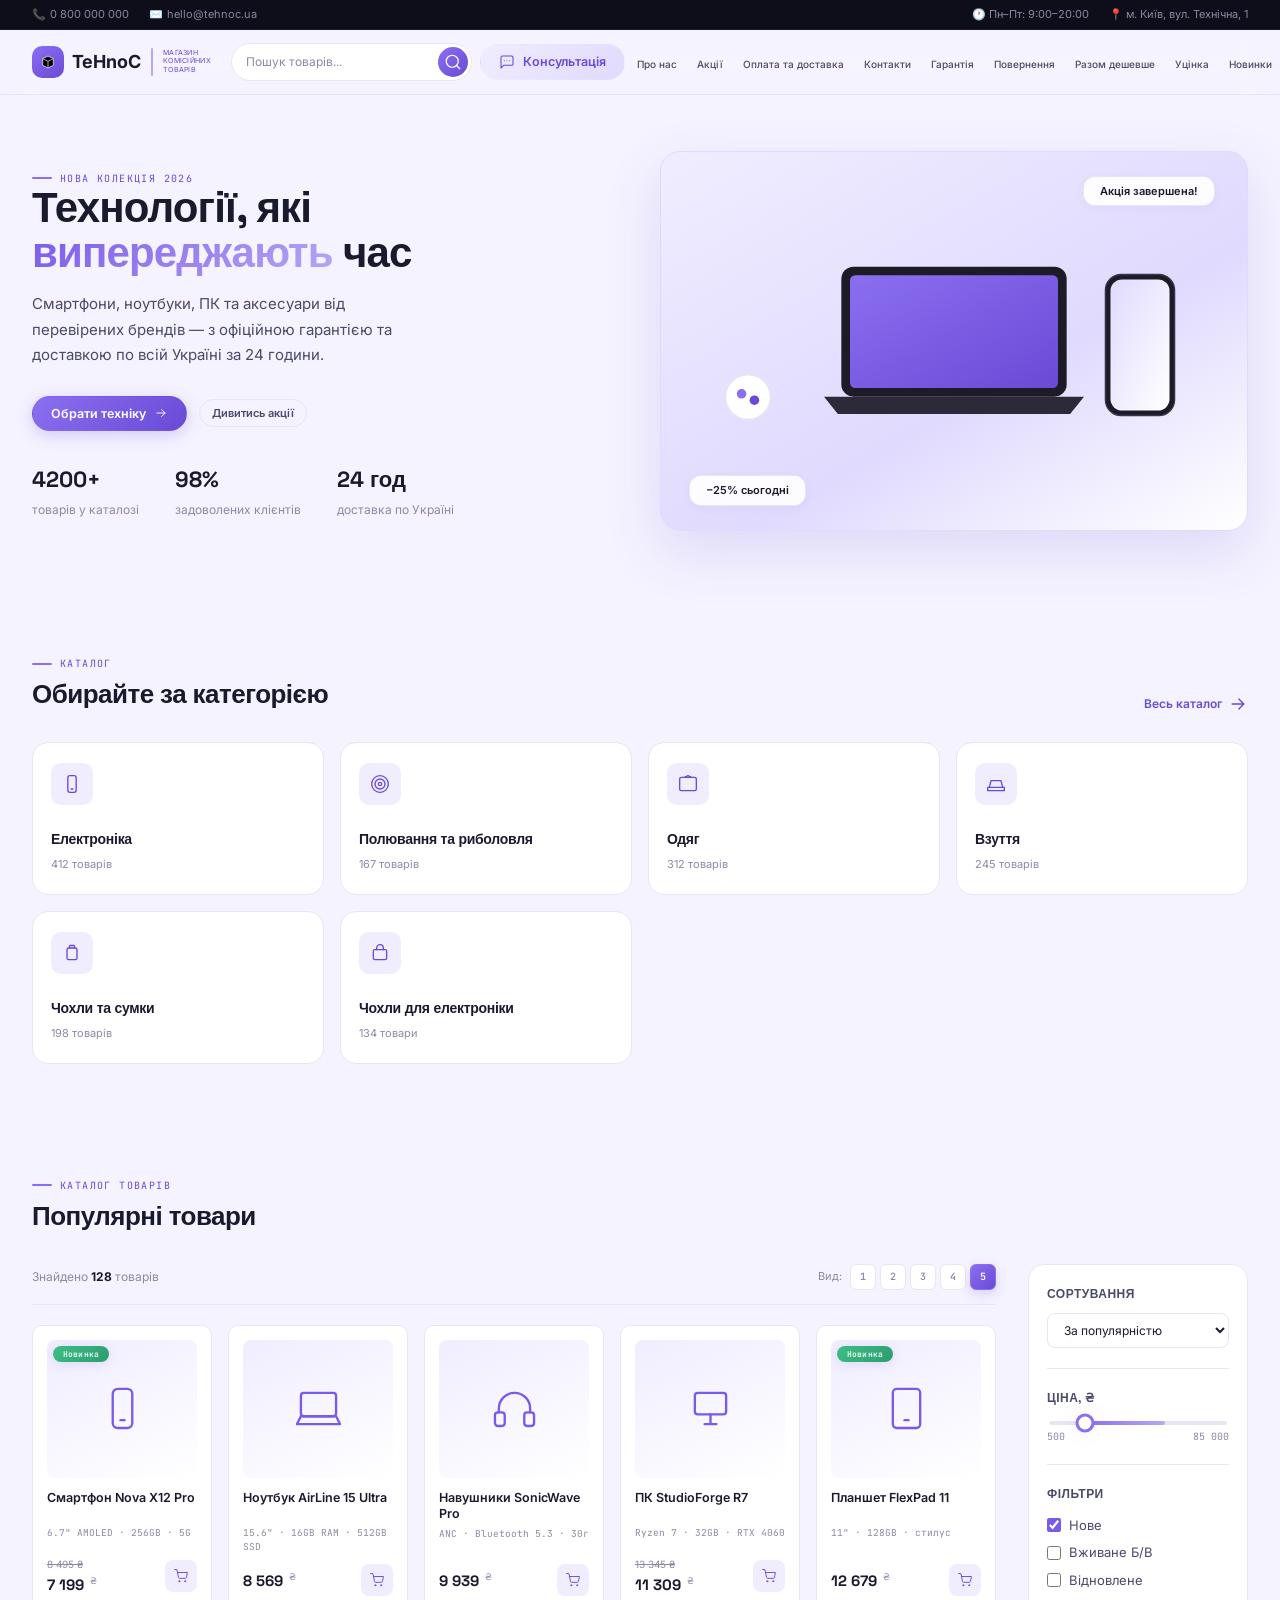
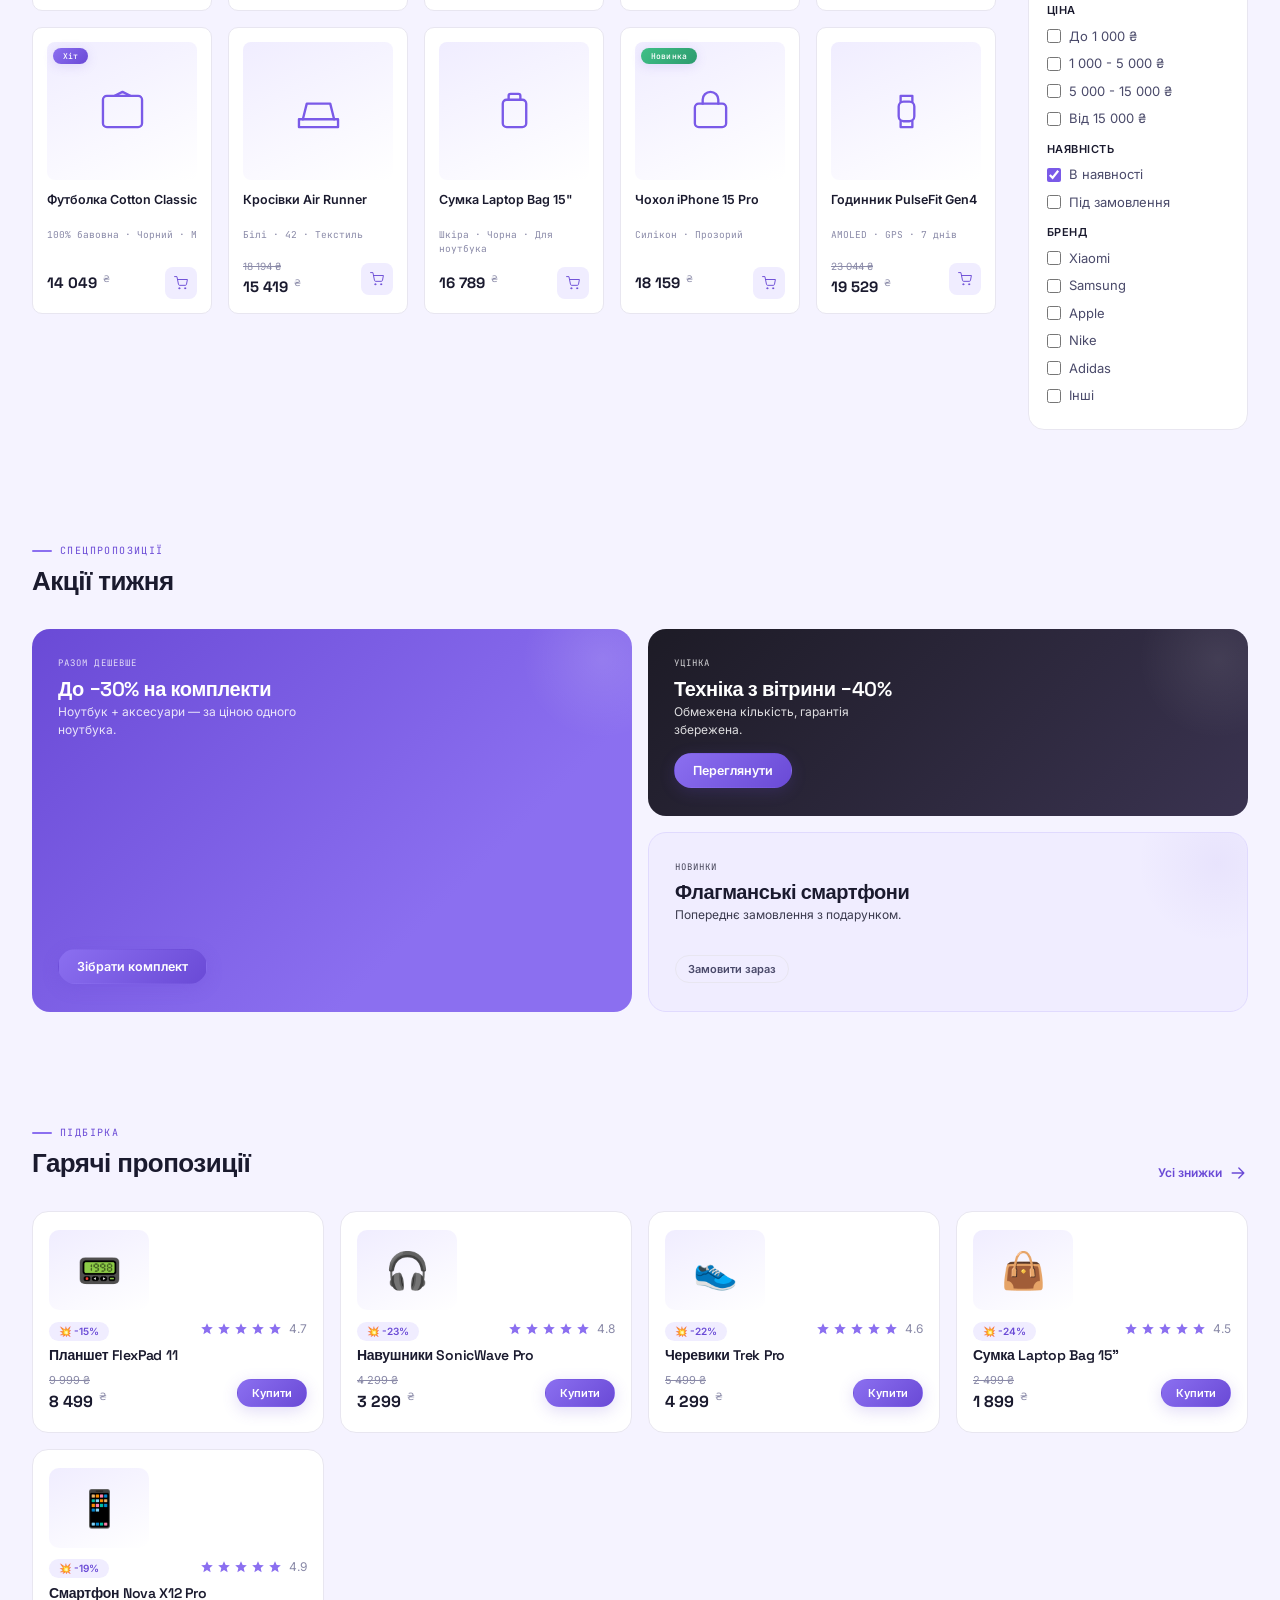
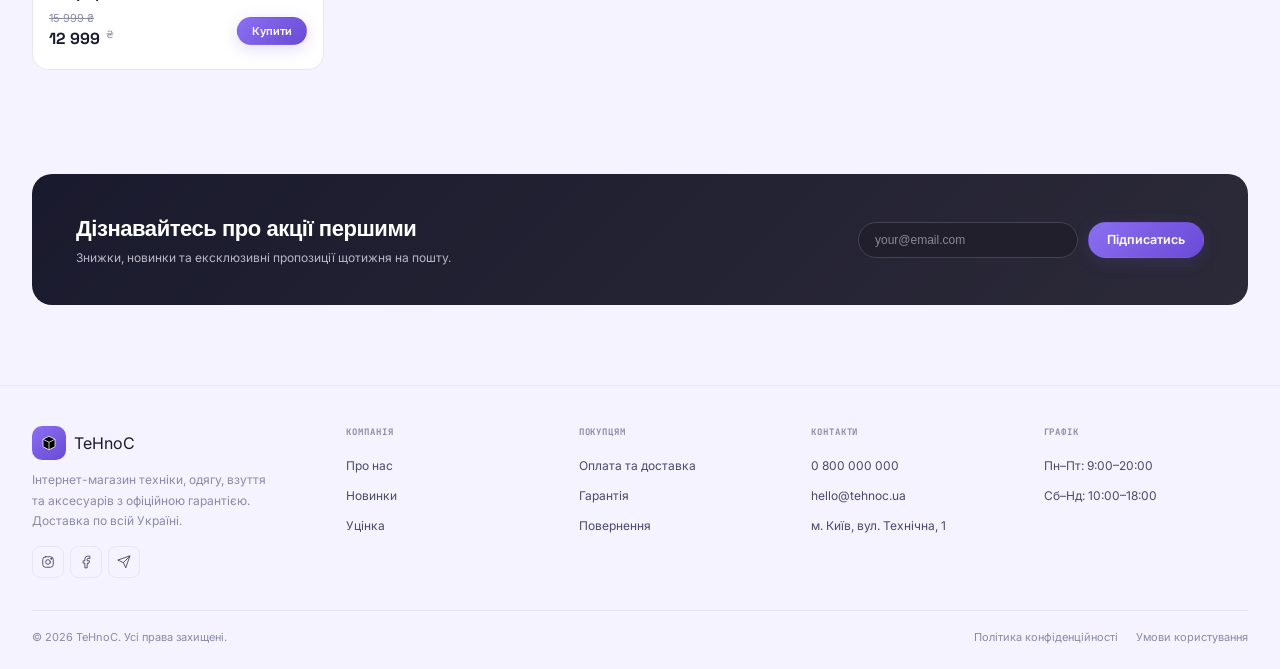
==== commit 853b1a6a: "Повернувся до робочої версії 453d641 (без мобільних стилів)" ====
--- a/index.html
+++ b/index.html
@@ -28,7 +28,6 @@
   <!-- ===== ОСНОВНИЙ ХЕДЕР ===== -->
   <header>
     <div class="container header-inner">
-      <!-- ===== ЛОГОТИП ===== -->
       <div class="logo">
         <span class="logo-mark">
           <svg viewBox="0 0 24 24">
@@ -45,7 +44,6 @@
         </div>
       </div>
 
-      <!-- ===== ПОШУК + КОНСУЛЬТАЦІЯ ===== -->
       <div class="search-wrapper">
         <form class="search-form" onsubmit="return false;">
           <input type="text" class="search-input" placeholder="Пошук товарів..." />
@@ -67,7 +65,6 @@
         </button>
       </div>
 
-      <!-- ===== НАВІГАЦІЯ ===== -->
       <nav class="main-nav">
         <ul>
           <li><a href="#">Про нас</a></li>
@@ -82,7 +79,6 @@
         </ul>
       </nav>
 
-      <!-- ===== ПРАВИЙ БЛОК ===== -->
       <div class="header-actions">
         <button class="btn btn-ghost">
           <svg class="icon" viewBox="0 0 24 24"><path d="M20 21a8 8 0 1 0-16 0" /><circle cx="12" cy="7" r="4" /></svg>
@@ -190,36 +186,28 @@
             <div class="range-labels"><span>500</span><span>85 000</span></div>
           </div>
           <div class="side-block">
-  <div class="side-title">Фільтри</div>
-  <div class="filter-list">
-    <!-- СТАН -->
-    <label style="font-weight:600;color:var(--ink);margin-top:4px;pointer-events:none;font-size:11px;text-transform:uppercase;letter-spacing:0.04em;">Стан</label>
-    <label><input type="checkbox" checked /> Нове</label>
-    <label><input type="checkbox" /> Вживане Б/В</label>
-    <label><input type="checkbox" /> Відновлене</label>
-
-    <!-- ЦІНА -->
-    <label style="font-weight:600;color:var(--ink);margin-top:8px;pointer-events:none;font-size:11px;text-transform:uppercase;letter-spacing:0.04em;">Ціна</label>
-    <label><input type="checkbox" /> До 1 000 ₴</label>
-    <label><input type="checkbox" /> 1 000 - 5 000 ₴</label>
-    <label><input type="checkbox" /> 5 000 - 15 000 ₴</label>
-    <label><input type="checkbox" /> Від 15 000 ₴</label>
-
-    <!-- НАЯВНІСТЬ -->
-    <label style="font-weight:600;color:var(--ink);margin-top:8px;pointer-events:none;font-size:11px;text-transform:uppercase;letter-spacing:0.04em;">Наявність</label>
-    <label><input type="checkbox" checked /> В наявності</label>
-    <label><input type="checkbox" /> Під замовлення</label>
-
-    <!-- БРЕНД -->
-    <label style="font-weight:600;color:var(--ink);margin-top:8px;pointer-events:none;font-size:11px;text-transform:uppercase;letter-spacing:0.04em;">Бренд</label>
-    <label><input type="checkbox" /> Xiaomi</label>
-    <label><input type="checkbox" /> Samsung</label>
-    <label><input type="checkbox" /> Apple</label>
-    <label><input type="checkbox" /> Nike</label>
-    <label><input type="checkbox" /> Adidas</label>
-    <label><input type="checkbox" /> Інші</label>
-  </div>
-</div>
+            <div class="side-title">Фільтри</div>
+            <div class="filter-list">
+              <label><input type="checkbox" checked /> Нове</label>
+              <label><input type="checkbox" /> Вживане Б/В</label>
+              <label><input type="checkbox" /> Відновлене</label>
+              <label style="font-weight:600;color:var(--ink);margin-top:4px;pointer-events:none;font-size:11px;text-transform:uppercase;letter-spacing:0.04em;">Ціна</label>
+              <label><input type="checkbox" /> До 1 000 ₴</label>
+              <label><input type="checkbox" /> 1 000 - 5 000 ₴</label>
+              <label><input type="checkbox" /> 5 000 - 15 000 ₴</label>
+              <label><input type="checkbox" /> Від 15 000 ₴</label>
+              <label style="font-weight:600;color:var(--ink);margin-top:4px;pointer-events:none;font-size:11px;text-transform:uppercase;letter-spacing:0.04em;">Наявність</label>
+              <label><input type="checkbox" checked /> В наявності</label>
+              <label><input type="checkbox" /> Під замовлення</label>
+              <label style="font-weight:600;color:var(--ink);margin-top:4px;pointer-events:none;font-size:11px;text-transform:uppercase;letter-spacing:0.04em;">Бренд</label>
+              <label><input type="checkbox" /> Xiaomi</label>
+              <label><input type="checkbox" /> Samsung</label>
+              <label><input type="checkbox" /> Apple</label>
+              <label><input type="checkbox" /> Nike</label>
+              <label><input type="checkbox" /> Adidas</label>
+              <label><input type="checkbox" /> Інші</label>
+            </div>
+          </div>
         </aside>
       </div>
     </div>
--- a/assets/css/components.css
+++ b/assets/css/components.css
@@ -368,396 +368,886 @@
   border: 2px solid #ffffff;
 }
 
-/* ========== БУРГЕР-МЕНЮ ========== */
-.burger-btn {
-  display: none;
+/* ========== HERO ========== */
+.hero {
+  padding: 56px 0 64px;
+}
+
+.hero-grid {
+  display: grid;
+  grid-template-columns: 1fr 1fr;
+  gap: 40px;
+  align-items: center;
+}
+
+.hero-copy h1 {
+  font-size: 42px;
+  line-height: 1.06;
+  font-weight: 700;
+  margin-bottom: 16px;
+}
+
+.hero-copy h1 em {
+  font-style: normal;
+  background: linear-gradient(135deg, #7a5ae8, #b8a6f5);
+  -webkit-background-clip: text;
+  -webkit-text-fill-color: transparent;
+  background-clip: text;
+}
+
+.hero-sub {
+  font-size: 15px;
+  color: #4a4a6a;
+  max-width: 400px;
+  margin-bottom: 28px;
+  line-height: 1.7;
+}
+
+.hero-ctas {
+  display: flex;
+  align-items: center;
+  gap: 12px;
+  margin-bottom: 32px;
+}
+
+.hero-stats {
+  display: flex;
+  gap: 36px;
+}
+
+.hero-stat b {
+  display: block;
+  font-family: 'Space Grotesk', sans-serif;
+  font-size: 22px;
+  font-weight: 700;
+  color: #1a1a2e;
+}
+
+.hero-stat span {
+  font-size: 12px;
+  color: #8a8aa8;
+}
+
+.hero-banner {
+  position: relative;
+  height: 380px;
+}
+
+.hero-banner-card {
+  position: absolute;
+  inset: 0;
+  border-radius: 20px;
+  background: linear-gradient(150deg, #f0edff, #e0dafe 60%, #fff 100%);
+  border: 1px solid #e0dafe;
+  box-shadow: 0 20px 56px rgba(106, 74, 214, 0.16);
+  display: flex;
+  align-items: center;
+  justify-content: center;
+  overflow: hidden;
+}
+
+.floating-chip {
+  position: absolute;
+  background: rgba(255, 255, 255, 0.9);
+  backdrop-filter: blur(8px);
+  border-radius: 12px;
+  padding: 6px 16px;
+  box-shadow: 0 2px 8px rgba(106, 74, 214, 0.06);
+  font-size: 11px;
+  font-weight: 600;
+  border: 1px solid #e8e6f0;
+  display: flex;
+  align-items: center;
+  gap: 8px;
+  color: #1a1a2e;
+  z-index: 5;
+}
+
+.chip-1 {
+  top: 24px;
+  right: 32px;
+}
+
+.chip-2 {
+  bottom: 24px;
+  left: 28px;
+}
+
+.device-cluster {
+  position: relative;
+  display: flex;
+  align-items: flex-end;
+  justify-content: center;
+  width: 80%;
+  z-index: 2;
+}
+
+.device.laptop {
+  width: 260px;
+  z-index: 2;
+}
+
+.device.phone {
+  width: 72px;
+  position: absolute;
+  right: 12px;
+  bottom: 6px;
+  z-index: 3;
+}
+
+.device.buds {
+  width: 48px;
+  position: absolute;
+  left: 4px;
+  bottom: 2px;
+  z-index: 3;
+}
+
+/* ========== CATEGORIES ========== */
+.cat-grid {
+  display: grid;
+  grid-template-columns: repeat(4, 1fr);
+  gap: 16px;
+}
+
+.cat-card {
+  background: #ffffff;
+  border: 1px solid #e8e6f0;
+  border-radius: 16px;
+  padding: 20px 18px;
+  display: flex;
   flex-direction: column;
+  gap: 24px;
+  transition: all 0.3s ease;
+}
+
+.cat-card:hover {
+  transform: translateY(-4px);
+  border-color: #b8a6f5;
+  box-shadow: 0 8px 28px rgba(106, 74, 214, 0.10);
+}
+
+.cat-icon {
+  width: 42px;
+  height: 42px;
+  border-radius: 10px;
+  background: #f0edff;
+  display: flex;
+  align-items: center;
+  justify-content: center;
+  color: #6a4ad6;
+}
+
+.cat-icon .icon {
+  width: 20px;
+  height: 20px;
+}
+
+.cat-card h4 {
+  font-size: 14px;
+  font-weight: 600;
+}
+
+.cat-card span {
+  font-size: 11px;
+  color: #8a8aa8;
+}
+
+/* ========== PRODUCTS ========== */
+.shop-layout {
+  display: grid;
+  grid-template-columns: 1fr 220px;
+  gap: 32px;
+  align-items: start;
+}
+
+.toolbar {
+  display: flex;
+  align-items: center;
+  justify-content: space-between;
+  margin-bottom: 20px;
+  padding-bottom: 14px;
+  border-bottom: 1px solid #e8e6f0;
+}
+
+.toolbar-left {
+  font-size: 12px;
+  color: #8a8aa8;
+}
+
+.toolbar-left b {
+  color: #1a1a2e;
+}
+
+.view-switch {
+  display: flex;
+  align-items: center;
   gap: 4px;
-  background: none;
-  border: none;
+}
+
+.view-switch .label {
+  font-size: 11px;
+  color: #8a8aa8;
+  margin-right: 4px;
+}
+
+.view-btn {
+  width: 26px;
+  height: 26px;
+  border-radius: 6px;
+  border: 1px solid #e8e6f0;
+  background: #fff;
+  display: flex;
+  align-items: center;
+  justify-content: center;
+  font-family: 'JetBrains Mono', monospace;
+  font-size: 10px;
+  font-weight: 600;
+  color: #8a8aa8;
+  transition: all 0.2s;
+}
+
+.view-btn:hover {
+  border-color: #8b6ff0;
+  color: #6a4ad6;
+}
+
+.view-btn.active {
+  background: linear-gradient(135deg, #8b6ff0, #6a4ad6);
+  border-color: #8b6ff0;
+  color: #fff;
+  box-shadow: 0 4px 12px rgba(106, 74, 214, 0.2);
+}
+
+.product-grid {
+  display: grid;
+  gap: 16px;
+}
+
+.product-grid[data-cols="1"] {
+  grid-template-columns: repeat(1, 1fr);
+}
+.product-grid[data-cols="2"] {
+  grid-template-columns: repeat(2, 1fr);
+}
+.product-grid[data-cols="3"] {
+  grid-template-columns: repeat(3, 1fr);
+}
+.product-grid[data-cols="4"] {
+  grid-template-columns: repeat(4, 1fr);
+}
+.product-grid[data-cols="5"] {
+  grid-template-columns: repeat(5, 1fr);
+}
+
+.p-card {
+  background: #ffffff;
+  border: 1px solid #e8e6f0;
+  border-radius: 10px;
+  padding: 14px;
+  display: flex;
+  flex-direction: column;
+  transition: all 0.3s ease;
+}
+
+.p-card:hover {
+  border-color: #b8a6f5;
+  box-shadow: 0 8px 28px rgba(106, 74, 214, 0.10);
+  transform: translateY(-3px);
+}
+
+.p-thumb {
+  aspect-ratio: 1/0.92;
+  border-radius: 8px;
+  background: linear-gradient(155deg, #f0edff, #fff);
+  display: flex;
+  align-items: center;
+  justify-content: center;
+  margin-bottom: 12px;
+  position: relative;
+  color: #7a5ae8;
+}
+
+.p-thumb .icon {
+  width: 34%;
+  height: 34%;
+  stroke-width: 1.2;
+}
+
+.p-tag {
+  position: absolute;
+  top: 6px;
+  left: 6px;
+  font-family: 'JetBrains Mono', monospace;
+  font-size: 8px;
+  font-weight: 500;
+  background: linear-gradient(135deg, #8b6ff0, #6a4ad6);
+  color: #fff;
+  padding: 2px 10px;
+  border-radius: 100px;
+  letter-spacing: 0.02em;
+  box-shadow: 0 2px 12px rgba(106, 74, 214, 0.15);
+}
+
+.p-tag.new {
+  background: linear-gradient(135deg, #3fbf87, #2d9b6e);
+}
+
+.p-name {
+  font-size: 12.5px;
+  font-weight: 600;
+  line-height: 1.35;
+  margin-bottom: 4px;
+  min-height: 32px;
+}
+
+.p-specs {
+  font-family: 'JetBrains Mono', monospace;
+  font-size: 9.5px;
+  color: #8a8aa8;
+  line-height: 1.5;
+  margin-bottom: 10px;
+}
+
+.p-bottom {
+  display: flex;
+  align-items: center;
+  justify-content: space-between;
+  margin-top: auto;
+}
+
+.p-price {
+  font-family: 'Space Grotesk', sans-serif;
+  font-weight: 700;
+  font-size: 15px;
+  color: #1a1a2e;
+}
+
+.p-price sup {
+  font-size: 9px;
+  font-weight: 500;
+  color: #8a8aa8;
+  margin-left: 2px;
+}
+
+.p-old {
+  font-size: 10px;
+  color: #8a8aa8;
+  text-decoration: line-through;
+  display: block;
+  font-weight: 400;
+}
+
+.buy-btn {
+  width: 32px;
+  height: 32px;
+  border-radius: 8px;
+  background: #f0edff;
+  color: #6a4ad6;
+  border: 1px solid transparent;
+  display: flex;
+  align-items: center;
+  justify-content: center;
+  transition: all 0.25s;
+}
+
+.buy-btn:hover {
+  background: linear-gradient(135deg, #8b6ff0, #6a4ad6);
+  color: #fff;
+  box-shadow: 0 4px 16px rgba(106, 74, 214, 0.2);
+}
+
+.buy-btn .icon {
+  width: 14px;
+  height: 14px;
+}
+
+/* ========== ФІЛЬТРИ ========== */
+.sidebar {
+  border: 1px solid #e8e6f0;
+  border-radius: 16px;
+  padding: 20px 18px;
+  position: sticky;
+  top: 88px;
+  background: #ffffff;
+}
+
+.side-block+.side-block {
+  margin-top: 20px;
+  padding-top: 20px;
+  border-top: 1px solid #e8e6f0;
+}
+
+.side-title {
+  font-family: 'Space Grotesk', sans-serif;
+  font-size: 12px;
+  font-weight: 600;
+  margin-bottom: 10px;
+  text-transform: uppercase;
+  letter-spacing: 0.04em;
+  color: #4a4a6a;
+}
+
+.filter-list {
+  display: flex;
+  flex-direction: column;
+  gap: 2px;
+}
+
+.filter-list label {
+  display: flex;
+  align-items: center;
+  gap: 8px;
+  font-size: 13px;
+  color: #4a4a6a;
   cursor: pointer;
-  padding: 4px;
-  z-index: 101;
-}
-
-.burger-btn span {
-  display: block;
-  width: 24px;
-  height: 2px;
-  background: #1a1a2e;
+  padding: 3px 0;
+  transition: color 0.2s;
+}
+
+.filter-list label:hover {
+  color: #1a1a2e;
+}
+
+.filter-list input[type="checkbox"] {
+  accent-color: #7a5ae8;
+  width: 14px;
+  height: 14px;
+  flex-shrink: 0;
+}
+
+.sort-select {
+  width: 100%;
+  padding: 8px 12px;
+  border-radius: 8px;
+  border: 1px solid #e8e6f0;
+  font-size: 12px;
+  font-family: inherit;
+  color: #1a1a2e;
+  background: #fff;
+  transition: border-color 0.2s;
+}
+
+.sort-select:focus {
+  outline: none;
+  border-color: #8b6ff0;
+}
+
+.range-fake {
+  height: 4px;
   border-radius: 4px;
+  background: #e8e6f0;
+  position: relative;
+  margin: 14px 2px 4px;
+}
+
+.range-fake::before {
+  content: "";
+  position: absolute;
+  left: 20%;
+  right: 35%;
+  top: 0;
+  bottom: 0;
+  background: linear-gradient(90deg, #8b6ff0, #b8a6f5);
+  border-radius: 4px;
+}
+
+.range-fake::after {
+  content: "";
+  position: absolute;
+  left: 20%;
+  top: 50%;
+  width: 13px;
+  height: 13px;
+  background: #fff;
+  border: 3px solid #8b6ff0;
+  border-radius: 50%;
+  transform: translate(-50%, -50%);
+  box-shadow: 0 0 20px rgba(106, 74, 214, 0.1);
+}
+
+.range-labels {
+  display: flex;
+  justify-content: space-between;
+  font-family: 'JetBrains Mono', monospace;
+  font-size: 10px;
+  color: #8a8aa8;
+}
+
+/* ========== PROMO ========== */
+.promo-grid {
+  display: grid;
+  grid-template-columns: 1fr 1fr;
+  gap: 16px;
+}
+
+.promo {
+  border-radius: 18px;
+  padding: 28px 26px;
+  min-height: 180px;
+  display: flex;
+  flex-direction: column;
+  justify-content: space-between;
+  position: relative;
+  overflow: hidden;
+  color: #fff;
+}
+
+.promo.p1 {
+  background: linear-gradient(135deg, #6a4ad6, #8b6ff0 70%);
+  grid-row: 1/3;
+}
+
+.promo.p2 {
+  background: linear-gradient(135deg, #1d1b26, #3a3350);
+}
+
+.promo.p3 {
+  background: #f0edff;
+  color: #1a1a2e;
+  border: 1px solid #e0dafe;
+}
+
+.promo-eyebrow {
+  font-family: 'JetBrains Mono', monospace;
+  font-size: 9px;
+  letter-spacing: 0.12em;
+  text-transform: uppercase;
+  opacity: 0.8;
+}
+
+.promo h3 {
+  font-size: 20px;
+  margin: 6px 0 2px;
+  font-weight: 600;
+  line-height: 1.2;
+}
+
+.promo p {
+  font-size: 12px;
+  opacity: 0.85;
+  max-width: 240px;
+  margin-bottom: 14px;
+}
+
+.promo .btn {
+  align-self: flex-start;
+}
+
+.promo-orb {
+  position: absolute;
+  width: 160px;
+  height: 160px;
+  border-radius: 50%;
+  background: radial-gradient(circle, rgba(255, 255, 255, 0.12), transparent 70%);
+  top: -50px;
+  right: -50px;
+  pointer-events: none;
+}
+
+.promo.p3 .promo-orb {
+  background: radial-gradient(circle, rgba(106, 74, 214, 0.06), transparent 70%);
+}
+
+/* ========== ПІДБІРКИ ========== */
+.pc-grid {
+  display: grid;
+  grid-template-columns: repeat(4, 1fr);
+  gap: 16px;
+}
+
+.pc-card {
+  background: #ffffff;
+  border: 1px solid #e8e6f0;
+  border-radius: 16px;
+  padding: 18px 16px;
   transition: all 0.3s ease;
 }
 
-.burger-btn.active span:nth-child(1) {
-  transform: rotate(45deg) translate(4px, 4px);
-}
-
-.burger-btn.active span:nth-child(2) {
-  opacity: 0;
-}
-
-.burger-btn.active span:nth-child(3) {
-  transform: rotate(-45deg) translate(4px, -4px);
-}
-
-/* ========== АДАПТИВНІСТЬ ========== */
-
-/* Планшети (до 1024px) */
+.pc-card:hover {
+  border-color: #b8a6f5;
+  box-shadow: 0 20px 56px rgba(106, 74, 214, 0.16);
+  transform: translateY(-3px);
+}
+
+.pc-thumb {
+  aspect-ratio: 1/0.8;
+  border-radius: 10px;
+  background: linear-gradient(155deg, #f0edff, #fff);
+  display: flex;
+  align-items: center;
+  justify-content: center;
+  margin-bottom: 12px;
+  color: #7a5ae8;
+}
+
+.pc-thumb .icon {
+  width: 36%;
+  height: 36%;
+  stroke-width: 1.2;
+}
+
+.rating {
+  display: flex;
+  align-items: center;
+  gap: 3px;
+  margin-bottom: 4px;
+}
+
+.rating .icon {
+  width: 11px;
+  height: 11px;
+  stroke: none;
+  fill: #8b6ff0;
+}
+
+.rating span {
+  font-size: 11px;
+  color: #8a8aa8;
+  margin-left: 4px;
+}
+
+.pc-card h4 {
+  font-size: 13px;
+  font-weight: 600;
+  margin-bottom: 4px;
+  line-height: 1.3;
+}
+
+.pc-specs {
+  display: flex;
+  flex-wrap: wrap;
+  gap: 4px;
+  margin-bottom: 12px;
+}
+
+.pc-specs span {
+  font-family: 'JetBrains Mono', monospace;
+  font-size: 8.5px;
+  background: #f0edff;
+  color: #6a4ad6;
+  padding: 2px 8px;
+  border-radius: 4px;
+}
+
+.pc-foot {
+  display: flex;
+  align-items: center;
+  justify-content: space-between;
+}
+
+/* ========== NEWSLETTER ========== */
+.strip {
+  background: linear-gradient(135deg, #1a1a2e, #2c2a38);
+  border-radius: 20px;
+  padding: 38px 44px;
+  display: flex;
+  align-items: center;
+  justify-content: space-between;
+  color: #fff;
+}
+
+.strip h3 {
+  font-size: 22px;
+  font-weight: 600;
+  margin-bottom: 4px;
+}
+
+.strip p {
+  font-size: 12px;
+  color: #b9b7c6;
+}
+
+.strip form {
+  display: flex;
+  gap: 10px;
+}
+
+.strip input {
+  width: 220px;
+  padding: 10px 16px;
+  border-radius: 100px;
+  border: 1px solid #454256;
+  background: #211f2b;
+  color: #fff;
+  font-size: 12px;
+  transition: border-color 0.2s;
+}
+
+.strip input:focus {
+  outline: none;
+  border-color: #8b6ff0;
+}
+
+.strip input::placeholder {
+  color: #8a8798;
+}
+
+/* ========== FOOTER ========== */
+footer {
+  border-top: 1px solid #e8e6f0;
+  padding: 40px 0 24px;
+  margin-top: 28px;
+}
+
+.footer-grid {
+  display: grid;
+  grid-template-columns: 1.4fr repeat(4, 1fr);
+  gap: 28px;
+  margin-bottom: 32px;
+}
+
+.footer-brand p {
+  font-size: 12px;
+  color: #8a8aa8;
+  line-height: 1.7;
+  margin: 10px 0 14px;
+  max-width: 240px;
+}
+
+.social-row {
+  display: flex;
+  gap: 6px;
+}
+
+.social-row a {
+  width: 32px;
+  height: 32px;
+  border-radius: 8px;
+  border: 1px solid #e8e6f0;
+  display: flex;
+  align-items: center;
+  justify-content: center;
+  transition: all 0.25s;
+  color: #4a4a6a;
+}
+
+.social-row a:hover {
+  background: #f0edff;
+  border-color: #8b6ff0;
+  color: #6a4ad6;
+}
+
+.social-row .icon {
+  width: 14px;
+  height: 14px;
+}
+
+.foot-col h5 {
+  font-family: 'JetBrains Mono', monospace;
+  font-size: 9px;
+  letter-spacing: 0.1em;
+  text-transform: uppercase;
+  color: #8a8aa8;
+  margin-bottom: 12px;
+}
+
+.foot-col ul li {
+  margin-bottom: 6px;
+}
+
+.foot-col a {
+  font-size: 12px;
+  color: #4a4a6a;
+  transition: color 0.2s;
+}
+
+.foot-col a:hover {
+  color: #6a4ad6;
+}
+
+.foot-bottom {
+  display: flex;
+  align-items: center;
+  justify-content: space-between;
+  padding-top: 18px;
+  border-top: 1px solid #e8e6f0;
+  font-size: 11px;
+  color: #8a8aa8;
+}
+
+.foot-bottom .legal {
+  display: flex;
+  gap: 18px;
+}
+
+/* ========== АДАПТИВНІСТЬ (ТІЛЬКИ ДЛЯ ПЛАНШЕТІВ ДО 1024px) ========== */
 @media (max-width: 1024px) {
   .header-inner {
     height: 56px;
     padding: 0 16px;
     gap: 4px;
   }
-
   .search-wrapper {
     max-width: 200px;
     margin: 0 6px;
   }
-
   .search-input {
     font-size: 11px;
     min-width: 50px;
   }
-
   .search-btn {
     width: 26px;
     height: 26px;
   }
-
   .btn-consult {
     padding: 4px 10px;
     font-size: 10px;
   }
-
-  .btn-consult span {
-    display: none;
-  }
-
   nav.main-nav ul {
     gap: 4px;
   }
-
   nav.main-nav a {
     font-size: 9px;
     padding: 3px 4px;
   }
-
   .btn-ghost {
     padding: 4px 8px;
     font-size: 10px;
   }
-
   .icon-btn {
     width: 28px;
     height: 28px;
   }
-
   .icon-btn .icon {
     width: 14px;
     height: 14px;
   }
-
-  .cart-badge {
-    width: 14px;
-    height: 14px;
-    font-size: 8px;
-  }
-
-  .top-header {
-    font-size: 9px;
-    padding: 4px 0;
-  }
-
-  .top-header-inner {
-    padding: 0 16px;
-  }
-
-  .top-header-left,
-  .top-header-right {
-    gap: 12px;
-  }
-}
-
-/* Телефони (до 768px) */
-@media (max-width: 768px) {
-  .burger-btn {
-    display: flex;
-  }
-
-  .top-header-inner {
+  .hero-grid {
+    grid-template-columns: 1fr;
+  }
+  .hero-banner {
+    height: 280px;
+    margin-top: 20px;
+  }
+  .cat-grid {
+    grid-template-columns: repeat(2, 1fr);
+  }
+  .shop-layout {
+    grid-template-columns: 1fr;
+  }
+  .sidebar {
+    position: static;
+  }
+  .product-grid[data-cols] {
+    grid-template-columns: repeat(2, 1fr) !important;
+  }
+  .promo-grid {
+    grid-template-columns: 1fr;
+  }
+  .promo.p1 {
+    grid-row: auto;
+  }
+  .pc-grid {
+    grid-template-columns: repeat(2, 1fr);
+  }
+  .footer-grid {
+    grid-template-columns: repeat(2, 1fr);
+  }
+  .strip {
     flex-direction: column;
-    gap: 2px;
-    padding: 0 16px;
-  }
-
-  .top-header-left,
-  .top-header-right {
-    gap: 10px;
-    flex-wrap: wrap;
-    justify-content: center;
-  }
-
-  nav.main-nav {
-    position: fixed;
-    top: 0;
-    left: -100%;
-    width: 70%;
-    max-width: 300px;
-    height: 100vh;
-    background: #ffffff;
-    padding: 80px 24px 24px;
-    box-shadow: 4px 0 30px rgba(0, 0, 0, 0.1);
-    transition: left 0.3s ease;
-    z-index: 99;
-    overflow-y: auto;
-    display: block !important;
-  }
-
-  nav.main-nav.open {
-    left: 0;
-  }
-
-  nav.main-nav ul {
-    flex-direction: column;
-    align-items: flex-start;
-    gap: 12px;
-  }
-
-  nav.main-nav a {
-    font-size: 15px;
-    padding: 8px 0;
-    white-space: normal;
-  }
-
-  nav.main-nav a::after {
-    bottom: 4px;
-  }
-
-  .header-inner {
-    height: 52px;
-    padding: 0 12px;
-  }
-
-  .logo-mark {
-    width: 28px;
-    height: 28px;
-  }
-
-  .logo-mark svg {
-    width: 14px;
-    height: 14px;
-  }
-
-  .logo-main {
-    font-size: 15px;
-  }
-
-  .logo-sub {
-    font-size: 6px;
-  }
-
-  .logo-divider {
-    height: 20px;
-  }
-
-  .search-wrapper {
-    max-width: 130px;
-    margin: 0 4px;
-  }
-
-  .search-input {
-    font-size: 10px;
-    padding: 4px 0;
-    min-width: 30px;
-  }
-
-  .search-input::placeholder {
-    font-size: 9px;
-  }
-
-  .search-btn {
-    width: 24px;
-    height: 24px;
-  }
-
-  .search-btn svg {
-    width: 12px;
-    height: 12px;
-  }
-
-  .btn-consult {
-    padding: 4px 8px;
-    font-size: 9px;
-  }
-
-  .btn-consult svg {
-    width: 12px;
-    height: 12px;
-  }
-
-  .btn-ghost {
-    padding: 4px 6px;
-    font-size: 9px;
-  }
-
-  .btn-ghost .icon {
-    width: 12px;
-    height: 12px;
-  }
-
-  .btn-ghost span {
-    display: none;
-  }
-
-  .icon-btn {
-    width: 26px;
-    height: 26px;
-  }
-
-  .icon-btn .icon {
-    width: 13px;
-    height: 13px;
-  }
-
-  .cart-badge {
-    width: 14px;
-    height: 14px;
-    font-size: 7px;
-    top: -3px;
-    right: -3px;
-  }
-}
-
-/* Маленькі телефони (до 480px) */
-@media (max-width: 480px) {
-  .header-inner {
-    height: 48px;
-    padding: 0 8px;
-    gap: 2px;
-  }
-
-  .logo-mark {
-    width: 24px;
-    height: 24px;
-  }
-
-  .logo-mark svg {
-    width: 12px;
-    height: 12px;
-  }
-
-  .logo-main {
-    font-size: 13px;
-  }
-
-  .logo-sub {
-    font-size: 5px;
-  }
-
-  .logo-divider {
-    height: 16px;
-    margin: 0 1px;
-  }
-
-  .logo-wrapper {
-    line-height: 1;
-  }
-
-  .logo-sub-wrapper {
-    line-height: 1;
-  }
-
-  .search-wrapper {
-    max-width: 90px;
-    margin: 0 2px;
-  }
-
-  .search-input {
-    font-size: 8px;
-    padding: 2px 0;
-    min-width: 20px;
-  }
-
-  .search-input::placeholder {
-    font-size: 7px;
-  }
-
-  .search-btn {
-    width: 20px;
-    height: 20px;
-  }
-
-  .search-btn svg {
-    width: 10px;
-    height: 10px;
-  }
-
-  .btn-consult {
-    padding: 2px 6px;
-    font-size: 8px;
-  }
-
-  .btn-consult svg {
-    width: 10px;
-    height: 10px;
-  }
-
-  .btn-ghost {
-    padding: 2px 4px;
-  }
-
-  .btn-ghost .icon {
-    width: 10px;
-    height: 10px;
-  }
-
-  .icon-btn {
-    width: 22px;
-    height: 22px;
-  }
-
-  .icon-btn .icon {
-    width: 11px;
-    height: 11px;
-  }
-
-  .cart-badge {
-    width: 12px;
-    height: 12px;
-    font-size: 6px;
-    top: -2px;
-    right: -2px;
-    border-width: 1px;
-  }
-
-  .burger-btn span {
-    width: 20px;
-    height: 2px;
-  }
-
-  .top-header {
-    font-size: 7px;
-    padding: 2px 0;
-  }
-
-  .top-header-inner {
-    padding: 0 8px;
-  }
-
-  .top-header-left,
-  .top-header-right {
-    gap: 6px;
-  }
-
-  nav.main-nav {
-    width: 80%;
-    padding: 70px 16px 16px;
-  }
-
-  nav.main-nav a {
-    font-size: 13px;
-    padding: 6px 0;
+    gap: 18px;
+    text-align: center;
+    align-items: center;
   }
 }
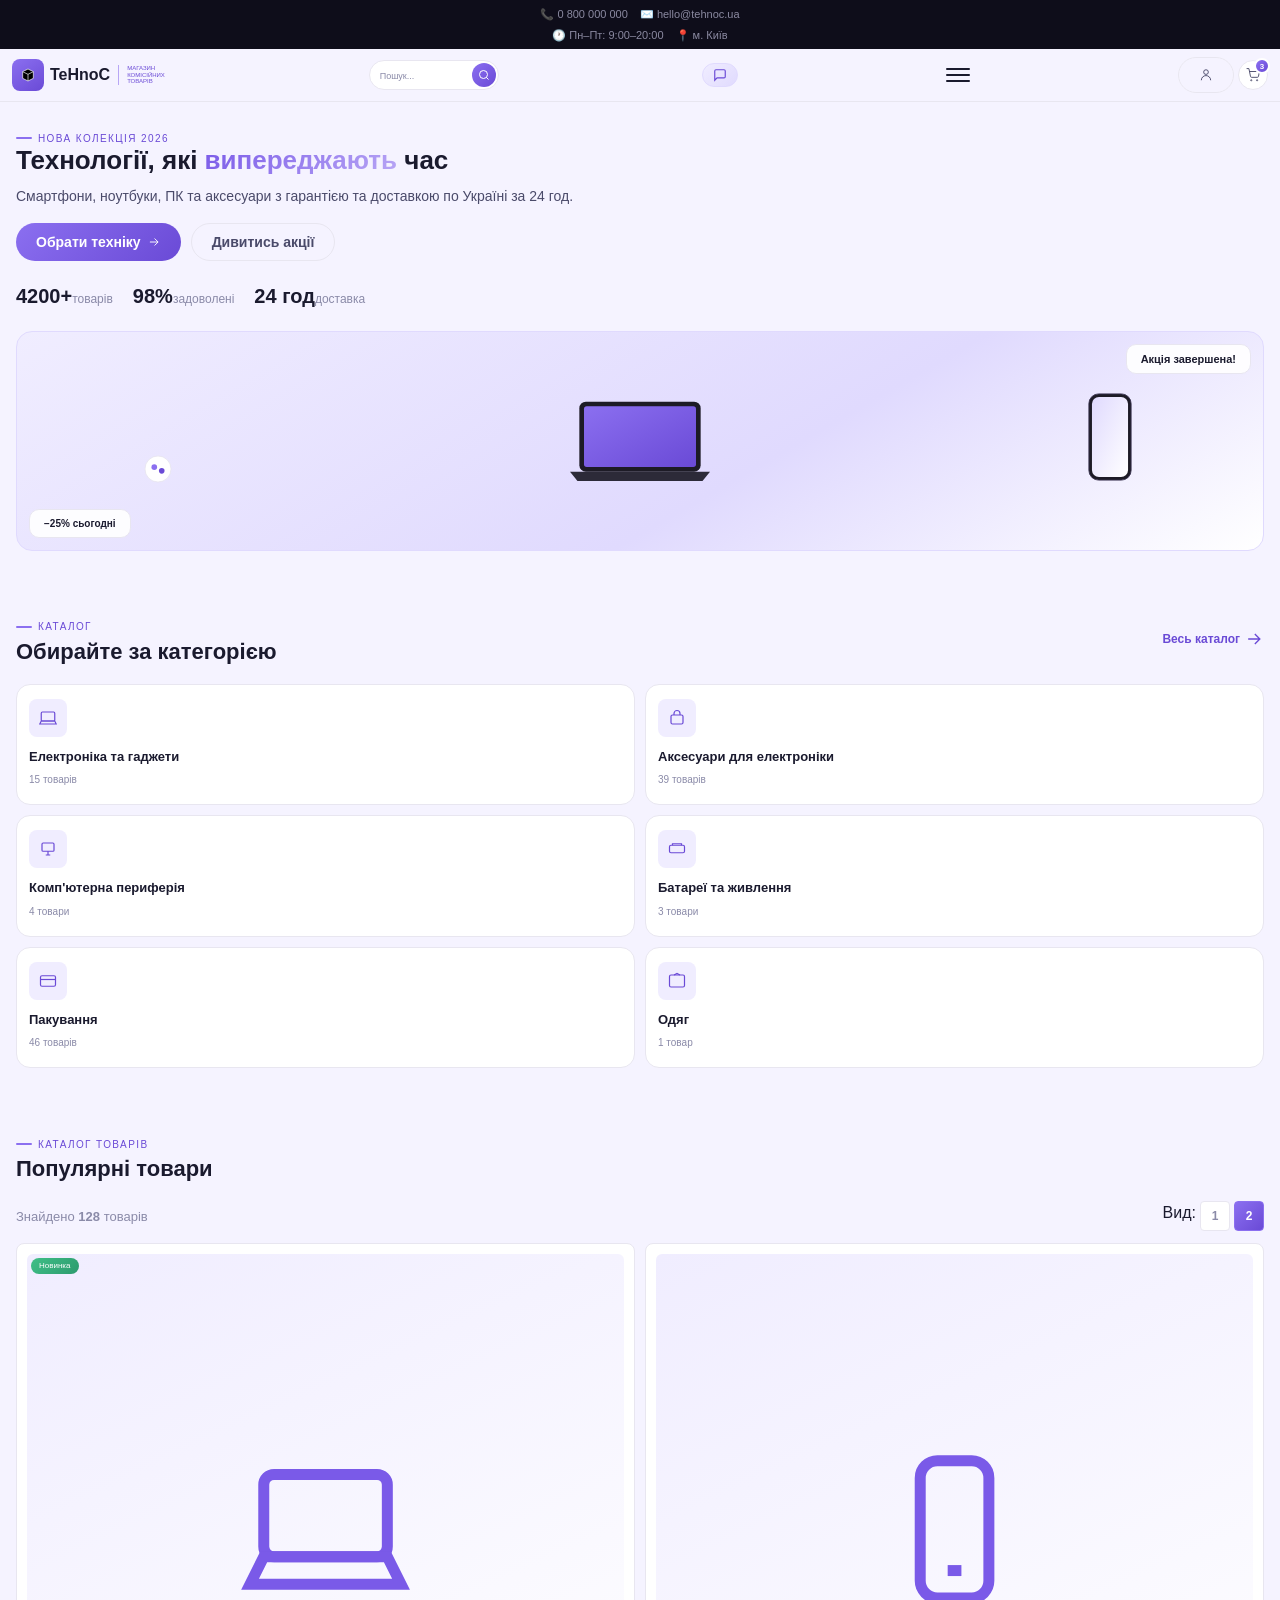
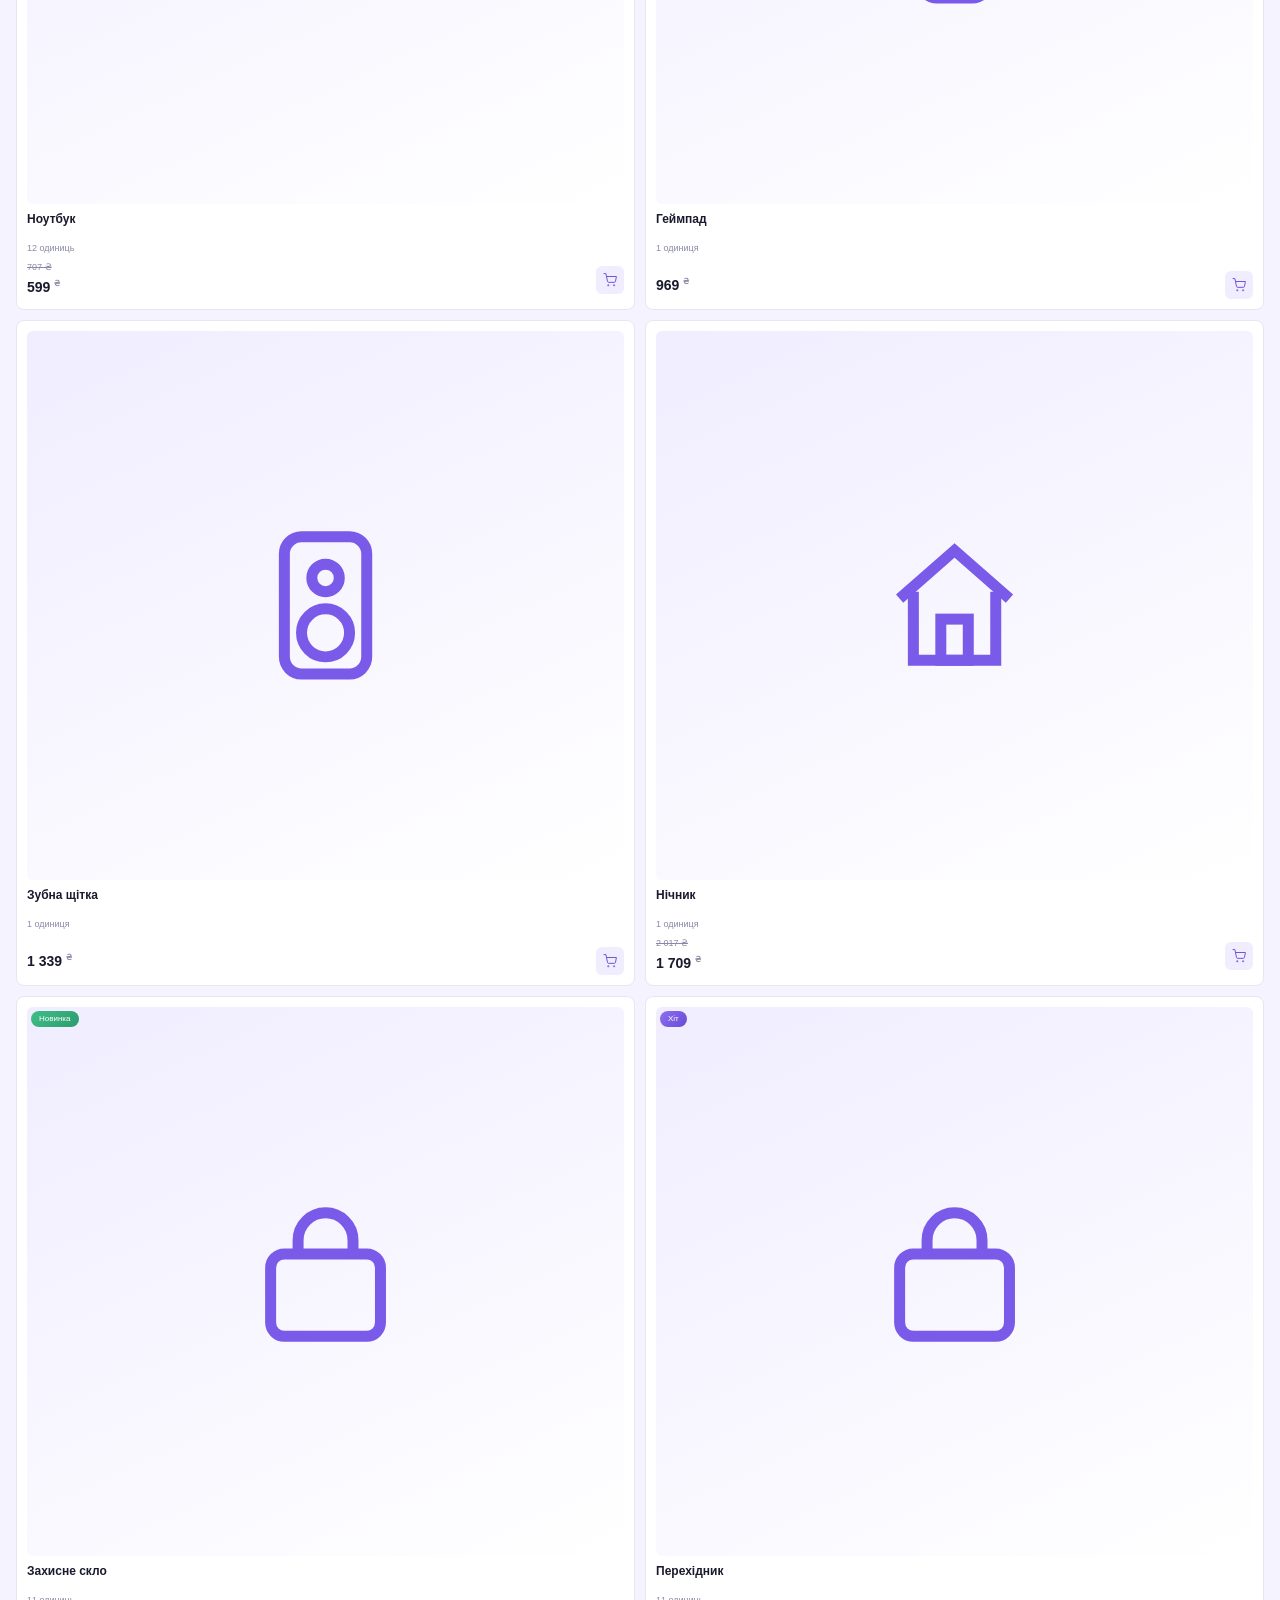
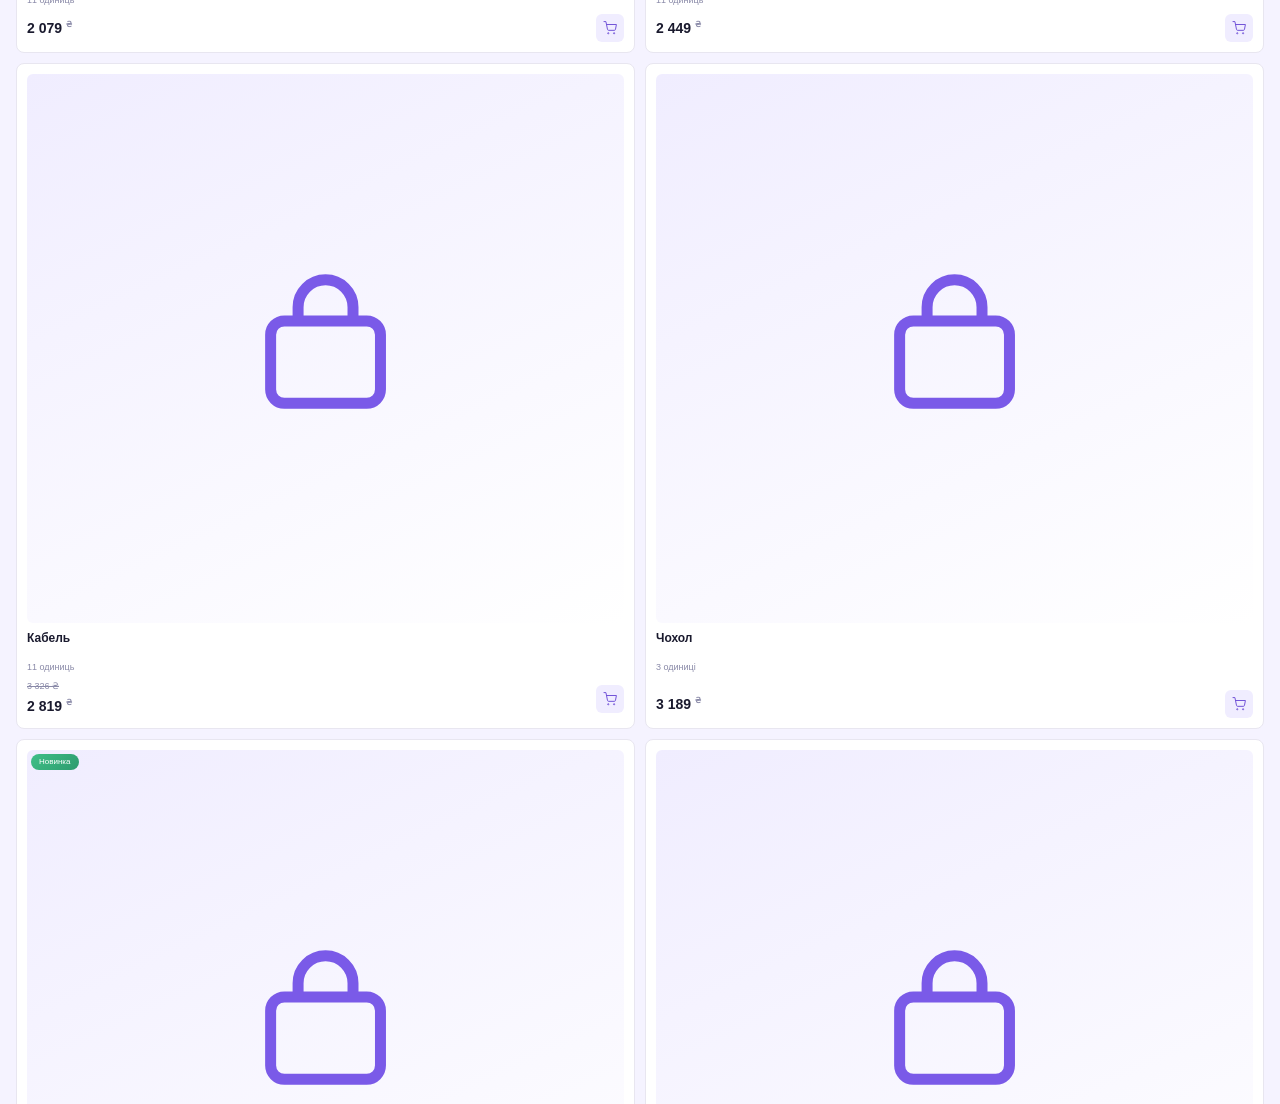
==== commit 2a0aa9eb: "Додано мобільну версію сайту + перенаправлення" ====
--- a/index.html
+++ b/index.html
@@ -9,7 +9,30 @@
   <link rel="stylesheet" href="assets/css/main.css" />
   <link rel="stylesheet" href="assets/css/components.css" />
 </head>
+
 <body>
+ <script>
+  // Функція перевірки ширини екрана
+  function checkScreenSize() {
+    if (window.innerWidth <= 768) {
+      // Якщо ми вже на мобільній версії — нічого не робимо
+      if (!window.location.href.includes('index-mobile.html')) {
+        window.location.href = "index-mobile.html";
+      }
+    } else {
+      // Якщо ми на мобільній версії, а екран став більшим — повертаємось
+      if (window.location.href.includes('index-mobile.html')) {
+        window.location.href = "index.html";
+      }
+    }
+  }
+
+  // Перевіряємо при завантаженні
+  checkScreenSize();
+
+  // Перевіряємо при зміні розміру вікна
+  window.addEventListener('resize', checkScreenSize);
+</script>
 
   <!-- ===== ТОП-ХЕДЕР ===== -->
   <div class="top-header">
@@ -188,18 +211,26 @@
           <div class="side-block">
             <div class="side-title">Фільтри</div>
             <div class="filter-list">
+              <!-- СТАН -->
+              <label style="font-weight:600;color:var(--ink);margin-top:4px;pointer-events:none;font-size:11px;text-transform:uppercase;letter-spacing:0.04em;">Стан</label>
               <label><input type="checkbox" checked /> Нове</label>
               <label><input type="checkbox" /> Вживане Б/В</label>
               <label><input type="checkbox" /> Відновлене</label>
-              <label style="font-weight:600;color:var(--ink);margin-top:4px;pointer-events:none;font-size:11px;text-transform:uppercase;letter-spacing:0.04em;">Ціна</label>
+
+              <!-- ЦІНА -->
+              <label style="font-weight:600;color:var(--ink);margin-top:8px;pointer-events:none;font-size:11px;text-transform:uppercase;letter-spacing:0.04em;">Ціна</label>
               <label><input type="checkbox" /> До 1 000 ₴</label>
               <label><input type="checkbox" /> 1 000 - 5 000 ₴</label>
               <label><input type="checkbox" /> 5 000 - 15 000 ₴</label>
               <label><input type="checkbox" /> Від 15 000 ₴</label>
-              <label style="font-weight:600;color:var(--ink);margin-top:4px;pointer-events:none;font-size:11px;text-transform:uppercase;letter-spacing:0.04em;">Наявність</label>
+
+              <!-- НАЯВНІСТЬ -->
+              <label style="font-weight:600;color:var(--ink);margin-top:8px;pointer-events:none;font-size:11px;text-transform:uppercase;letter-spacing:0.04em;">Наявність</label>
               <label><input type="checkbox" checked /> В наявності</label>
               <label><input type="checkbox" /> Під замовлення</label>
-              <label style="font-weight:600;color:var(--ink);margin-top:4px;pointer-events:none;font-size:11px;text-transform:uppercase;letter-spacing:0.04em;">Бренд</label>
+
+              <!-- БРЕНД -->
+              <label style="font-weight:600;color:var(--ink);margin-top:8px;pointer-events:none;font-size:11px;text-transform:uppercase;letter-spacing:0.04em;">Бренд</label>
               <label><input type="checkbox" /> Xiaomi</label>
               <label><input type="checkbox" /> Samsung</label>
               <label><input type="checkbox" /> Apple</label>
@@ -370,6 +401,9 @@
       target: '<circle cx="12" cy="12" r="10"/><circle cx="12" cy="12" r="6"/><circle cx="12" cy="12" r="2"/>',
       bag: '<rect x="6" y="6" width="12" height="14" rx="2"/><path d="M9 6V4a1 1 0 0 1 1-1h4a1 1 0 0 1 1 1v2"/>',
       case: '<rect x="4" y="8" width="16" height="12" rx="2"/><path d="M8 8V6a4 4 0 0 1 8 0v2"/>',
+      // Нові іконки для категорій
+      battery: '<rect x="2" y="7" width="20" height="10" rx="2"/><path d="M6 7V5h12v2"/>',
+      packaging: '<rect x="2" y="5" width="20" height="14" rx="2"/><path d="M2 10h20"/>',
     };
 
     function icon(name, extra = '') {
@@ -380,36 +414,58 @@
       return n.toLocaleString('uk-UA');
     }
 
+    // ===== НОВІ КАТЕГОРІЇ =====
     const categories = [
-      { icon: 'phone', name: 'Електроніка', count: '412 товарів' },
-      { icon: 'target', name: 'Полювання та риболовля', count: '167 товарів' },
-      { icon: 'shirt', name: 'Одяг', count: '312 товарів' },
-      { icon: 'shoe', name: 'Взуття', count: '245 товарів' },
-      { icon: 'bag', name: 'Чохли та сумки', count: '198 товарів' },
-      { icon: 'case', name: 'Чохли для електроніки', count: '134 товари' },
+      { icon: 'laptop', name: 'Електроніка та гаджети', count: '15 товарів' },
+      { icon: 'case', name: 'Аксесуари для електроніки', count: '39 товарів' },
+      { icon: 'desktop', name: 'Комп\'ютерна периферія', count: '4 товари' },
+      { icon: 'battery', name: 'Батареї та живлення', count: '3 товари' },
+      { icon: 'packaging', name: 'Пакування', count: '46 товарів' },
+      { icon: 'shirt', name: 'Одяг', count: '1 товар' },
     ];
 
+    // ===== НОВІ ТОВАРИ =====
     const products = [
-      ['phone', 'Смартфон Nova X12 Pro', '6.7" AMOLED · 256GB · 5G'],
-      ['laptop', 'Ноутбук AirLine 15 Ultra', '15.6" · 16GB RAM · 512GB SSD'],
-      ['headphones', 'Навушники SonicWave Pro', 'ANC · Bluetooth 5.3 · 30г'],
-      ['desktop', 'ПК StudioForge R7', 'Ryzen 7 · 32GB · RTX 4060'],
-      ['tablet', 'Планшет FlexPad 11', '11" · 128GB · стилус'],
-      ['shirt', 'Футболка Cotton Classic', '100% бавовна · Чорний · M'],
-      ['shoe', 'Кросівки Air Runner', 'Білі · 42 · Текстиль'],
-      ['bag', 'Сумка Laptop Bag 15"', 'Шкіра · Чорна · Для ноутбука'],
-      ['case', 'Чохол iPhone 15 Pro', 'Силікон · Прозорий'],
-      ['watch', 'Годинник PulseFit Gen4', 'AMOLED · GPS · 7 днів'],
+      // Електроніка та гаджети
+      ['laptop', 'Ноутбук', '12 одиниць'],
+      ['phone', 'Геймпад', '1 одиниця'],
+      ['speaker', 'Зубна щітка', '1 одиниця'],
+      ['home', 'Нічник', '1 одиниця'],
+      
+      // Аксесуари для електроніки
+      ['case', 'Захисне скло', '11 одиниць'],
+      ['case', 'Перехідник', '11 одиниць'],
+      ['case', 'Кабель', '11 одиниць'],
+      ['case', 'Чохол', '3 одиниці'],
+      ['case', 'Захисна плівка', '3 одиниці'],
+      ['case', 'Мережевий адаптер', '1 одиниця'],
+      
+      // Комп'ютерна периферія
+      ['desktop', 'Клавіатура', '2 одиниці'],
+      ['desktop', 'Миша', '2 одиниці'],
+      
+      // Батареї та живлення
+      ['battery', 'Power bank', '1 одиниця'],
+      ['battery', 'Батарейка', '1 одиниця'],
+      ['battery', 'Термопаста', '1 одиниця'],
+      
+      // Пакування
+      ['packaging', 'Коробка', '46 одиниць'],
+      
+      // Одяг
+      ['shirt', 'Шапка', '1 одиниця'],
     ];
 
+    // ===== ГАРЯЧІ ПРОПОЗИЦІЇ =====
     const pcs = [
-      { name: 'Планшет FlexPad 11', category: '📟', rating: 4.7, price: 8499, oldPrice: 9999, tag: '💥 -15%' },
-      { name: 'Навушники SonicWave Pro', category: '🎧', rating: 4.8, price: 3299, oldPrice: 4299, tag: '💥 -23%' },
-      { name: 'Черевики Trek Pro', category: '👟', rating: 4.6, price: 4299, oldPrice: 5499, tag: '💥 -22%' },
-      { name: 'Сумка Laptop Bag 15"', category: '👜', rating: 4.5, price: 1899, oldPrice: 2499, tag: '💥 -24%' },
-      { name: 'Смартфон Nova X12 Pro', category: '📱', rating: 4.9, price: 12999, oldPrice: 15999, tag: '💥 -19%' },
+      { name: 'Ноутбук', category: '💻', rating: 4.9, price: 12999, tag: '🔥 Хіт' },
+      { name: 'Захисне скло', category: '📱', rating: 4.8, price: 299, tag: '💥 -20%' },
+      { name: 'Клавіатура', category: '⌨️', rating: 4.7, price: 899, tag: '⭐ Рекомендуємо' },
+      { name: 'Power bank', category: '🔋', rating: 4.6, price: 599, tag: '🔥 Хіт' },
+      { name: 'Шапка', category: '🧢', rating: 4.5, price: 399, tag: '💥 -15%' },
     ];
 
+    // ===== РЕНДЕРИНГ =====
     function renderCategories() {
       const el = document.getElementById('catGrid');
       if (!el) return;
@@ -425,7 +481,7 @@
       const el = document.getElementById('productGrid');
       if (!el) return;
       el.innerHTML = products.map((p, i) => {
-        const price = 4200 + (i * 1370 % 38000) + 2999;
+        const price = 500 + (i * 370 % 8000) + 99;
         const old = i % 3 === 0 ? price + Math.round(price * 0.18) : null;
         const tag = i % 4 === 0 ? '<span class="p-tag new">Новинка</span>' :
           i % 5 === 0 ? '<span class="p-tag">Хіт</span>' : '';
